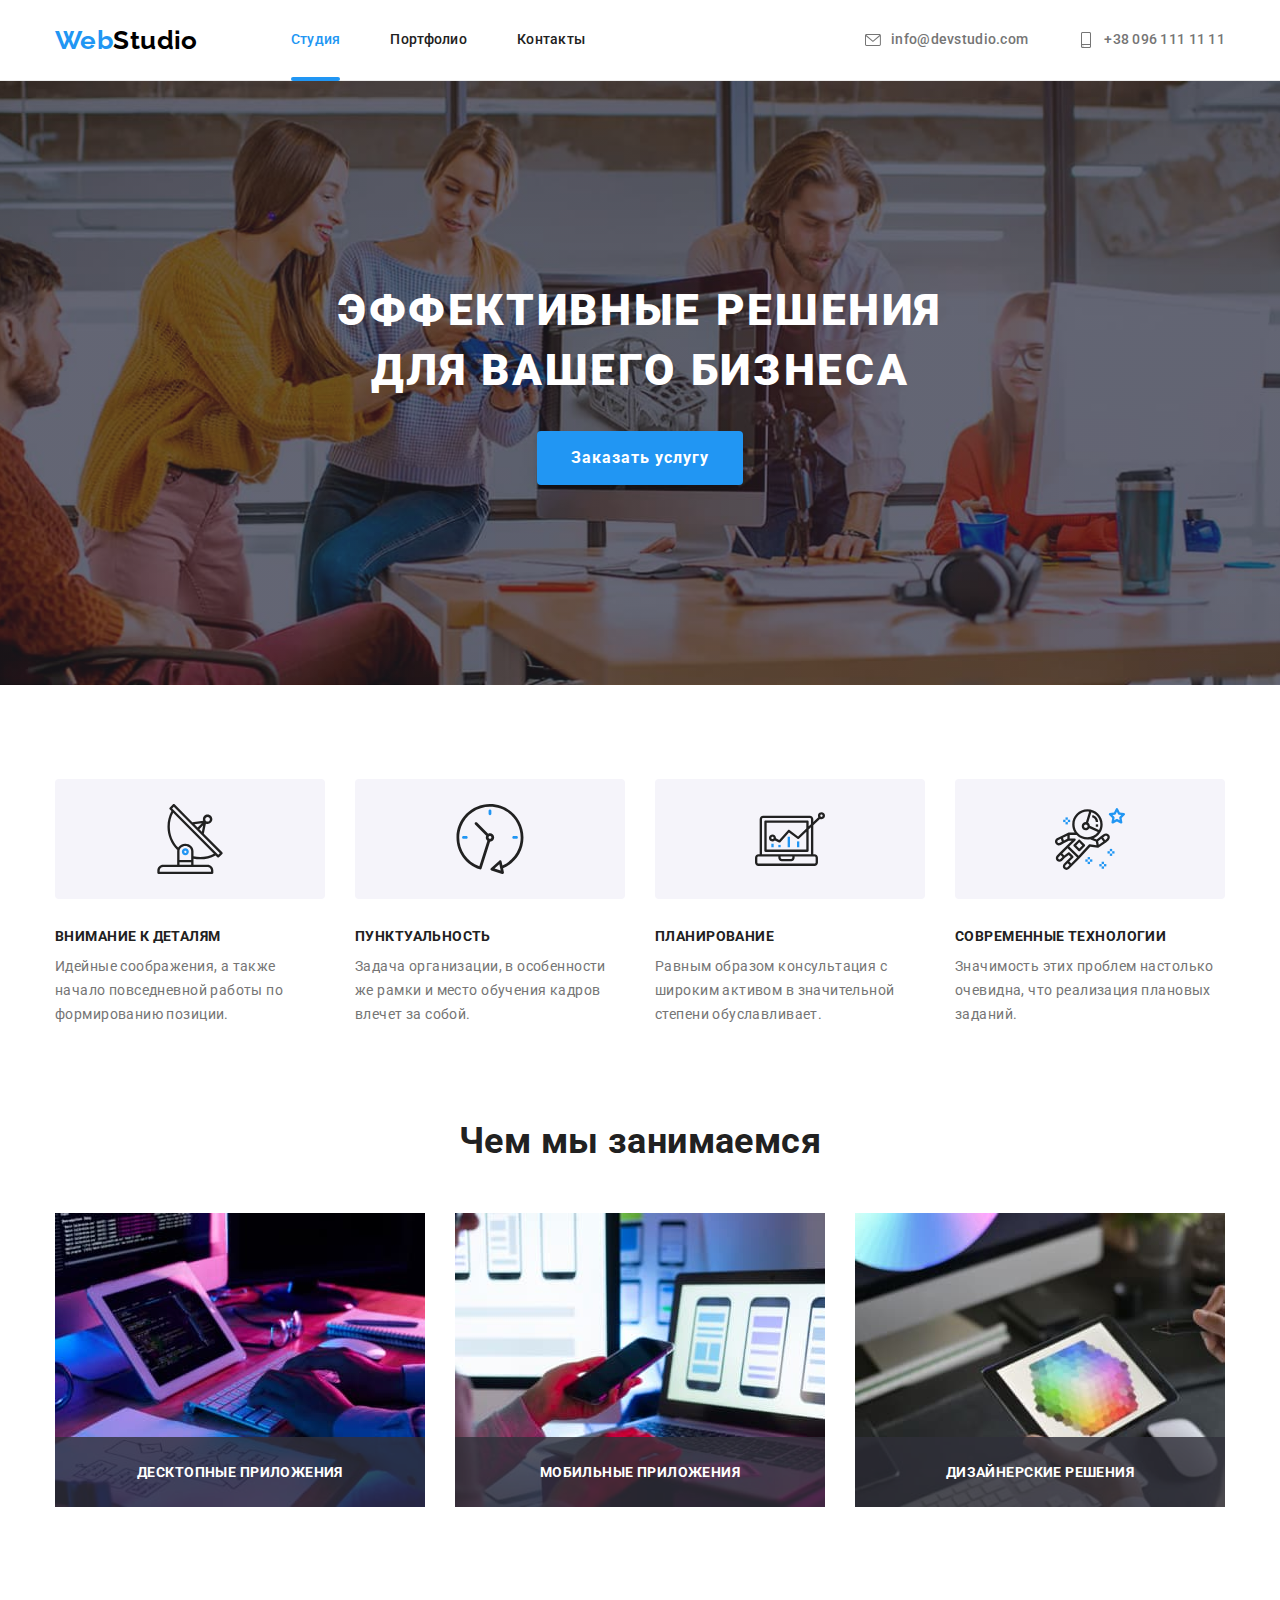
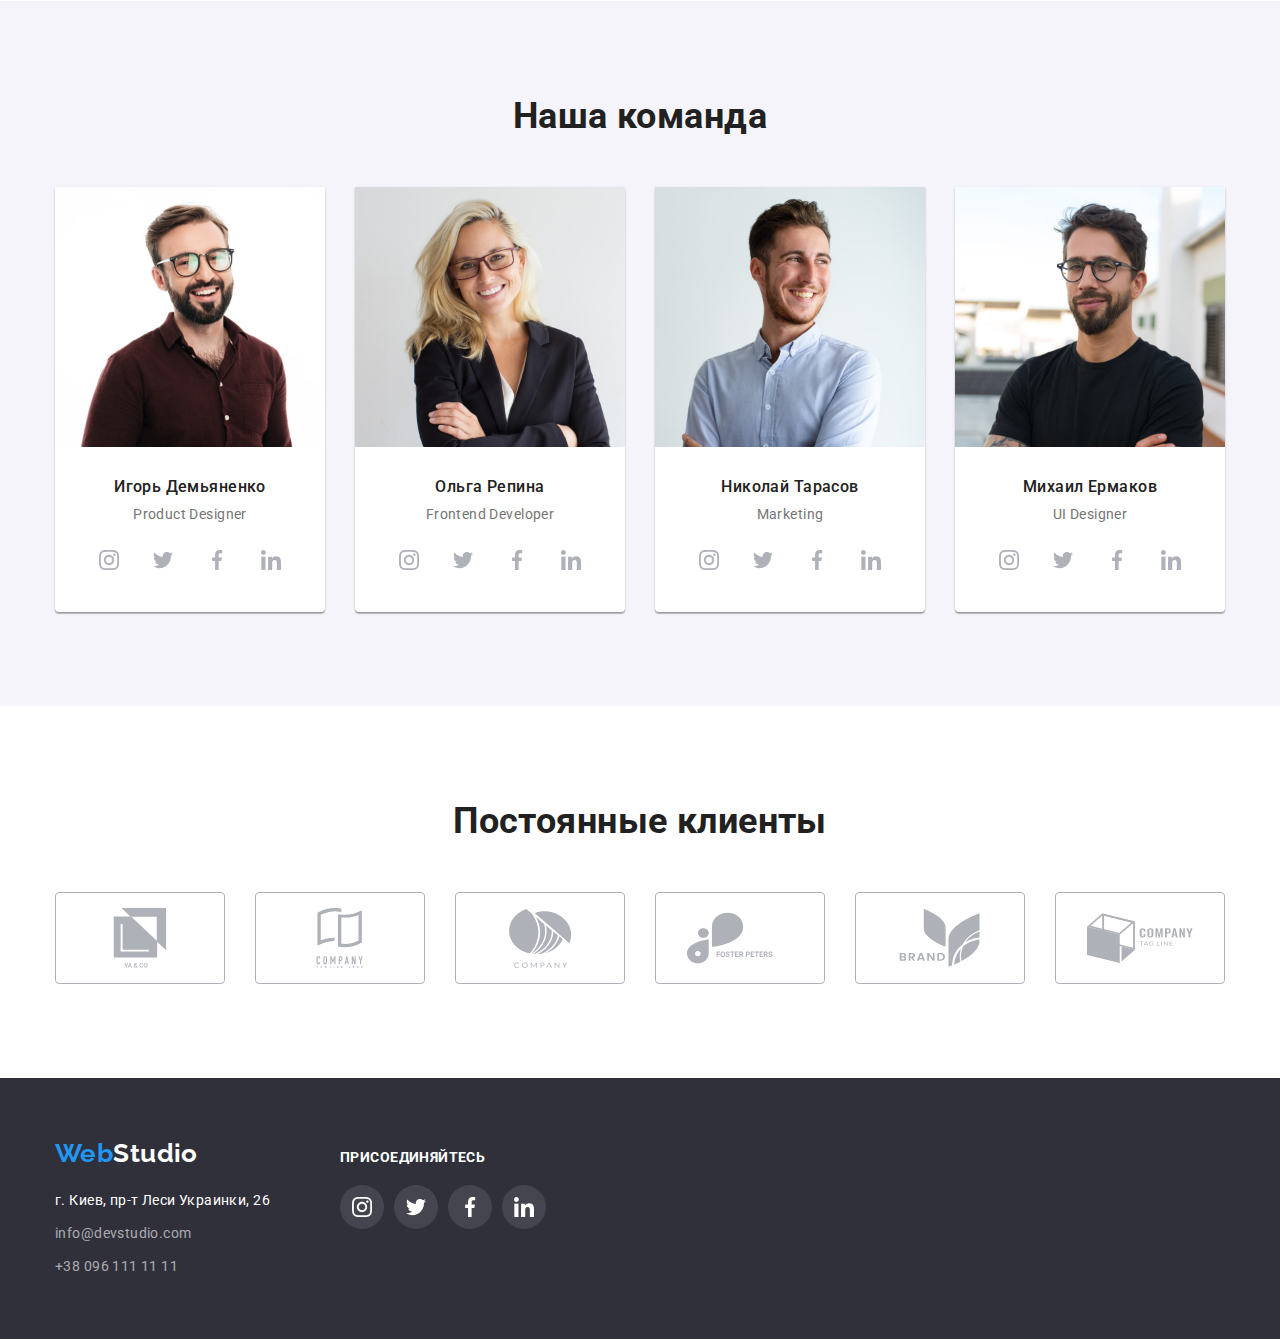
==== index.html @ 27c14722 "files from previous work added" ====
<!DOCTYPE html>
<html lang="ru">
<head>
    <meta charset="UTF-8">
    <meta http-equiv="X-UA-Compatible" content="IE=edge">
    <meta name="viewport" content="width=device-width, initial-scale=1.0">
    <title>WebStudio</title>
    <link rel="preconnect" href="https://fonts.googleapis.com">
    <link rel="preconnect" href="https://fonts.gstatic.com" crossorigin>
    <link href="https://fonts.googleapis.com/css2?family=Raleway:wght@700&family=Roboto:wght@400;500;700;900&display=swap"
        rel="stylesheet">
    <link rel="stylesheet" href="https://cdnjs.cloudflare.com/ajax/libs/modern-normalize/1.1.0/modern-normalize.min.css">
    <link rel="stylesheet" href="./css/styles.css">
</head>
<body>
    <header class="header">
        <div class="container main-nav">
            <nav class="nav">
                <a href="#" lang="en" class="link logo"> <span>Web</span>Studio</a>
                <ul class="site-nav">
                    <li class="item"><a href="./index.html" class="link current">Студия</a></li>
                    <li class="item"><a href="./portfolio.html" class="link">Портфолио</a></li>
                    <li class="item"><a href="" class="link">Контакты</a></li>
                </ul>
            </nav>
            <ul class="contact-list">
                <li class="item">
                    <a href="mailto:info@devstudio.com" class="link contacts contacts-mail">
                        <svg class="contact-icon" width="16" height="16">
                            <use href="./images/icons.svg#icon-envelope"></use>
                        </svg>
                        info@devstudio.com
                    </a>
                </li>
                <li class="item">
                    <a href="tel:+380961111111" class="link contacts contacts-tel">
                        <svg class="contact-icon" width="16" height="16">
                            <use href="./images/icons.svg#icon-smartphone"></use>
                        </svg>
                        +38 096 111 11 11
                    </a>
                </li>
            </ul>
        </div>
    </header>
    <main>
        <section class="hero">
            <div class="container">
                <h1 class="hero-title">Эффективные решения для вашего бизнеса</h1>
                <button type="button" class="button hero-button" data-modal-open>Заказать услугу</button>
                <div class="backdrop is-hidden" data-modal>
                    <div class="modal">
                        <button class="modal-close" data-modal-close>
                            <img src="./images/close.png" alt="крестик" width="11" height="11">
                        </button>
                    </div>
                
                
                </div>
            </div>
        </section>
        <section class="section">
            <div class="container">
                <ul class="features-list">
                    <li class="item">
                        <div class="icon-container">
                            <svg class="icon" width="70" height="70">
                                <use href="./images/icons.svg#icon-antenna-1"></use>
                            </svg>
                        </div>
                        <h3 class="title">Внимание к деталям</h3>
                        <p class="text">Идейные соображения, а также начало повседневной работы по формированию позиции.</p>
                    </li>
                    <li class="item">
                        <div class="icon-container">
                            <svg class="icon" width="70" height="70">
                                <use href="./images/icons.svg#icon-clock-1"></use>
                            </svg>
                        </div>
                        <h3 class="title">Пунктуальность</h3>
                        <p class="text">Задача организации, в особенности же рамки и место обучения кадров влечет за собой.</p>
                    </li>
                    <li class="item">
                        <div class="icon-container">
                            <svg class="icon" width="70" height="70">
                                <use href="./images/icons.svg#icon-diagram-1"></use>
                            </svg>
                        </div>
                        <h3 class="title">Планирование</h3>
                        <p class="text">Равным образом консультация с широким активом в значительной степени обуславливает.</p>
                    </li>
                    <li class="item">
                        <div class="icon-container">
                            <svg class="icon" width="70" height="70">
                                <use href="./images/icons.svg#icon-astronaut-1"></use>
                            </svg>
                        </div>
                        <h3 class="title">Современные технологии</h3>
                        <p class="text">Значимость этих проблем настолько очевидна, что реализация плановых заданий.</p>
                    </li>
                </ul>
            </div>
        </section>
        <section class="section">
            <div class="container">
                <h2 class="section-title title">Чем мы занимаемся</h2>
                <ul class="examples-list">
                    <li class="item">
                        <div class="thumb">
                            <img src="./images/what-we-do-1.jpg" alt="Человек печатает на клавиатуре" width="370">
                            <p class="label">Десктопные приложения</p>
                        </div>
                    </li>
                    <li class="item">
                        <div class="thumb">
                            <img src="./images/what-we-do-2.jpg" alt="Человек за ноутбуком с телефоном" width="370">
                            <p class="label">Мобильные приложения</p>
                        </div>                        
                    </li>
                    <li class="item">
                        <div class="thumb">
                            <img src="./images/what-we-do-3.jpg" alt="Планшет с изображением мозаики" width="370">
                            <p class="label">Дизайнерские решения</p>
                        </div>
                    </li>
                </ul>
            </div>
        </section>
        <section class="section team">
            <div class="container">
                <h2 class="section-title title">Наша команда</h2>
                <ul class="team-list">
                    <li class="item">
                        <img src="./images/team-1.jpg" alt="Фото мужчины" width="270">
                        <div>
                            <h3 class="title">Игорь Демьяненко</h3>
                            <p lang="en">Product Designer</p>
                            <ul class="masters-soc-list list">
                                <li class="masters-soc-item">
                                    <a href="" class="masters-soc-link link">
                                        <svg class="masters-soc-icon" width="20" height="20">
                                            <use href="./images/icons.svg#icon-instagram-2"></use>
                                        </svg>
                                    </a>
                                </li>
                                <li class="masters-soc-item">
                                    <a href="" class="masters-soc-link link">
                                        <svg class="masters-soc-icon" width="20" height="20">
                                            <use href="./images/icons.svg#icon-twitter-1"></use>
                                        </svg>
                                    </a>
                                </li>
                                <li class="masters-soc-item">
                                    <a href="" class="masters-soc-link link">
                                        <svg class="masters-soc-icon" width="20" height="20">
                                            <use href="./images/icons.svg#icon-facebook-1"></use>
                                        </svg>
                                    </a>
                                </li>
                                <li class="masters-soc-item">
                                    <a href="" class="masters-soc-link link">
                                        <svg class="masters-soc-icon" width="20" height="20">
                                            <use href="./images/icons.svg#icon-linkedin-1"></use>
                                        </svg>
                                    </a>
                                </li>
                            </ul>  
                        </div>
                    </li>
                    <li class="item">
                        <img src="./images/team-2.jpg" alt="Фото женщины" width="270">
                        <div>
                            <h3 class="title">Ольга Репина</h3>
                            <p lang="en">Frontend Developer</p>
                            <ul class="masters-soc-list list">
                                <li class="masters-soc-item">
                                    <a href="" class="masters-soc-link link">
                                        <svg class="masters-soc-icon" width="20" height="20">
                                            <use href="./images/icons.svg#icon-instagram-2"></use>
                                        </svg>
                                    </a>
                                </li>
                                <li class="masters-soc-item">
                                    <a href="" class="masters-soc-link link">
                                        <svg class="masters-soc-icon" width="20" height="20">
                                            <use href="./images/icons.svg#icon-twitter-1"></use>
                                        </svg>
                                    </a>
                                </li>
                                <li class="masters-soc-item">
                                    <a href="" class="masters-soc-link link">
                                        <svg class="masters-soc-icon" width="20" height="20">
                                            <use href="./images/icons.svg#icon-facebook-1"></use>
                                        </svg>
                                    </a>
                                </li>
                                <li class="masters-soc-item">
                                    <a href="" class="masters-soc-link link">
                                        <svg class="masters-soc-icon" width="20" height="20">
                                            <use href="./images/icons.svg#icon-linkedin-1"></use>
                                        </svg>
                                    </a>
                                </li>
                            </ul>
                        </div>                        
                    </li>
                    <li class="item">
                        <img src="./images/team-3.jpg" alt="Фото мужчины" width="270">
                        <div>
                            <h3 class="title">Николай Тарасов</h3>
                            <p lang="en">Marketing</p>
                            <ul class="masters-soc-list list">
                                <li class="masters-soc-item">
                                    <a href="" class="masters-soc-link link">
                                        <svg class="masters-soc-icon" width="20" height="20">
                                            <use href="./images/icons.svg#icon-instagram-2"></use>
                                        </svg>
                                    </a>
                                </li>
                                <li class="masters-soc-item">
                                    <a href="" class="masters-soc-link link">
                                        <svg class="masters-soc-icon" width="20" height="20">
                                            <use href="./images/icons.svg#icon-twitter-1"></use>
                                        </svg>
                                    </a>
                                </li>
                                <li class="masters-soc-item">
                                    <a href="" class="masters-soc-link link">
                                        <svg class="masters-soc-icon" width="20" height="20">
                                            <use href="./images/icons.svg#icon-facebook-1"></use>
                                        </svg>
                                    </a>
                                </li>
                                <li class="masters-soc-item">
                                    <a href="" class="masters-soc-link link">
                                        <svg class="masters-soc-icon" width="20" height="20">
                                            <use href="./images/icons.svg#icon-linkedin-1"></use>
                                        </svg>
                                    </a>
                                </li>
                            </ul>
                        </div>
                    </li>
                    <li class="item">
                        <img src="./images/team-4.jpg" alt="Фото мужчины" width="270">
                        <div>
                            <h3 class="title">Михаил Ермаков</h3>
                            <p lang="en">UI Designer</p>
                            <ul class="masters-soc-list list">
                                <li class="masters-soc-item">
                                    <a href="" class="masters-soc-link link">
                                        <svg class="masters-soc-icon" width="20" height="20">
                                            <use href="./images/icons.svg#icon-instagram-2"></use>
                                        </svg>
                                    </a>
                                </li>
                                <li class="masters-soc-item">
                                    <a href="" class="masters-soc-link link">
                                        <svg class="masters-soc-icon" width="20" height="20">
                                            <use href="./images/icons.svg#icon-twitter-1"></use>
                                        </svg>
                                    </a>
                                </li>
                                <li class="masters-soc-item">
                                    <a href="" class="masters-soc-link link">
                                        <svg class="masters-soc-icon" width="20" height="20">
                                            <use href="./images/icons.svg#icon-facebook-1"></use>
                                        </svg>
                                    </a>
                                </li>
                                <li class="masters-soc-item">
                                    <a href="" class="masters-soc-link link">
                                        <svg class="masters-soc-icon" width="20" height="20">
                                            <use href="./images/icons.svg#icon-linkedin-1"></use>
                                        </svg>
                                    </a>
                                </li>
                            </ul>
                        </div>                        
                    </li>
                </ul>
            </div>            
        </section>
        <section class="section">
            <div class="container">
                <h2 class="section-title title">Постоянные клиенты</h2>
                <ul class="clients-list">
                    <li class="clients-item">
                        <a href="" class="clients-link link">
                            <svg class="clients-icon" width="106" height="60">
                                <use href="./images/icons.svg#icon-client-1"></use>
                            </svg>
                        </a>
                    </li>
                    <li class="clients-item">
                        <a href="" class="clients-link link">
                            <svg class="clients-icon" width="106" height="60">
                                <use href="./images/icons.svg#icon-client-2"></use>
                            </svg>
                        </a>
                    </li>
                    <li class="clients-item">
                        <a href="" class="clients-link link">
                            <svg class="clients-icon" width="106" height="60">
                                <use href="./images/icons.svg#icon-client-3"></use>
                            </svg>
                        </a>
                    </li>
                    <li class="clients-item">
                        <a href="" class="clients-link link">
                            <svg class="clients-icon" width="106" height="60">
                                <use href="./images/icons.svg#icon-client-4"></use>
                            </svg>
                        </a>
                    </li>
                    <li class="clients-item">
                        <a href="" class="clients-link link">
                            <svg class="clients-icon" width="106" height="60">
                                <use href="./images/icons.svg#icon-client-5"></use>
                            </svg>
                        </a>
                    </li>
                    <li class="clients-item">
                        <a href="" class="clients-link link">
                            <svg class="clients-icon" width="106" height="60">
                                <use href="./images/icons.svg#icon-client-6"></use>
                            </svg>
                        </a>
                    </li>
                </ul>
            </div>
        </section>
    </main>
    <footer class="footer">
        <div class="container">
            <section class="footer-contacts">
                <a href="#" lang="en" class="link logo"> <span>Web</span>Studio</a>
                <ul>
                    <li>
                        <address class="address">
                            г. Киев, пр-т Леси Украинки, 26
                        </address>
                    </li>
                    <li>
                        <a href="mailto:info@devstudio.com" class="link footer-contacts">info@devstudio.com</a>
                    </li>
                    <li>
                        <a href="tel:+380961111111" class="link footer-contacts">+38 096 111 11 11</a>
                    </li>
                </ul>
            </section>
            <section class="footer-soc-media">
                <h3 class="footer-soc-title">Присоединяйтесь</h3>
                <ul class="footer-soc-list list">
                    <li class="footer-soc-item">
                        <a href="" class="footer-soc-link link">
                            <svg class="footer-soc-icon" width="20" height="20">
                                <use href="./images/icons.svg#icon-instagram-2"></use>
                            </svg>
                        </a>
                    </li>
                    <li class="footer-soc-item">
                        <a href="" class="footer-soc-link link">
                            <svg class="footer-soc-icon" width="20" height="20">
                                <use href="./images/icons.svg#icon-twitter-1"></use>
                            </svg>
                        </a>
                    </li>
                    <li class="footer-soc-item">
                        <a href="" class="footer-soc-link link">
                            <svg class="footer-soc-icon" width="20" height="20">
                                <use href="./images/icons.svg#icon-facebook-1"></use>
                            </svg>
                        </a>
                    </li>
                    <li class="footer-soc-item">
                        <a href="" class="footer-soc-link link">
                            <svg class="footer-soc-icon" width="20" height="20">
                                <use href="./images/icons.svg#icon-linkedin-1"></use>
                            </svg>
                        </a>
                    </li>
                </ul>
            </section>

        </div>
    </footer>
    <script src="./js/modal.js"></script>
</body>
</html>
---- css/styles.css ----
:root {
    --primary-text-color: #757575;
    --title-text-color: #212121;
    --accent-color: #2196F3;
    --primary-bg-color: #E5E5E5;
    --secondary-bg-color: #F5F4FA;
    --typical-margin: 30px;
}

/* Styles reset */
p,
h1,
h2,
h3,
h4,
h5,
h6 {
    margin: 0;
}

ul {
    margin: 0;
    padding-left: 0;
    list-style: none;
}

button {
    cursor: pointer;
}

a {
    color: currentColor;
}

img {
    display: block;
}

/* Common styles */
body {
    background-color: #FFFFFF;
    color: var(--primary-text-color);
    font-family: Roboto, sans-serif;
    letter-spacing: 0.03em;
    font-size: 14px;
}

.section {
    padding-top: 94px;
    padding-bottom: 94px;
}

.section:nth-child(3) {
    padding-top: 0;
}

.container {
    margin: 0 auto;
    width: 1200px;
    padding: 0 15px;
}

.link {
    text-decoration: none;
    color: inherit;
}

.title {
    color: var(--title-text-color);
}

.button {
    font-size: 16px;
    text-align: center;
    border-radius: 4px;
}

.visually-hidden {
    position: absolute;
    width: 1px;
    height: 1px;
    margin: -1px;
    border: 0;
    padding: 0;

    white-space: nowrap;
    clip-path: inset(100%);
    clip: rect(0 0 0 0);
    overflow: hidden;
}

/* Header */
.header {
    border-bottom: 1px solid #ECECEC;
}

.main-nav {
    display: flex;
    align-items: center;
}

.nav {
    display: flex;
    align-items: center;
}

.logo {
    color: #000000;
    font-family: Raleway, sans-serif;
    font-weight: 700;
    font-size: 26px;
    line-height: 1.19;
}

.logo>span {
    color: var(--accent-color);
}

/* Site nav */

.site-nav {
    display: flex;
    margin-left: 93px;
}

.site-nav .item:not(:last-child) {
    margin-right: 50px;
}

.site-nav .link {
    display: block;
    position: relative;
    padding-top: 32px;
    padding-bottom: 32px;

    color: var(--title-text-color);
    font-weight: 500;
    line-height: 1.14;
    letter-spacing: 0.02em;    

    transition: color 250ms cubic-bezier(0.4, 0, 0.2, 1);
}

.site-nav .link:hover,
.site-nav .link:focus {
    color: var(--accent-color);
}

.site-nav .link.current {
    color: var(--accent-color);
}

.current::before {
    content: '';
    position: absolute;
    width: 100%;
    height: 4px;
    left: 0;
    bottom: -1px;

    background: #2196F3;
    border-radius: 2px;
}

/* Contact links */
.contact-list {
    display: flex;
    margin-left: auto;
}

.contact-list.item {
    color: var(--primary-text-color);
}

.contacts {
    display: flex;
    font-weight: 500;
    line-height: 1.14;
    letter-spacing: 0.02em; 
}

.contact-list .item + .item {
    margin-left: 50px;
}

.contact-icon {
    margin-right: 10px;
    fill: var(--primary-text-color);
    
    transition: fill 250ms cubic-bezier(0.4, 0, 0.2, 1);
}

.contact-list a:hover .contact-icon,
.contact-list a:focus .contact-icon {
    fill: var(--accent-color);
}

.contacts,
.footer-contacts {
    transition: color 250ms cubic-bezier(0.4, 0, 0.2, 1);
}

.contacts:hover,
.contacts:focus, 
.footer-contacts:hover,
.footer-contacts:focus {
    color: var(--accent-color);
}

.hero,
.footer {
    background-color: #2F303A;
}

/* Hero */
.hero {
    padding-top: 200px;
    padding-bottom: 200px;
    margin-left: auto;
    margin-right: auto;
    max-width: 1600px;
    min-height: 600px;

    text-align: center;

    background-image: linear-gradient(rgba(47, 48, 58, 0.4), rgba(47, 48, 58, 0.4)), url('../images/hero.jpg');
    background-repeat: no-repeat;
    background-size: cover;
    background-position: center;
}

.hero-title {
    margin: 0 auto 30px;
    max-width: 696px;

    color: #FFFFFF;
    font-weight: 900;
    font-size: 44px;
    line-height: 1.36;
    letter-spacing: 0.06em;
    text-transform: uppercase;    
}

.hero-button {
    margin: 0 auto;
    padding: 10px 32px;
    min-width: 200px;

    color: #FFFFFF;
    background-color: var(--accent-color);
    border-color: transparent;
    box-shadow: 0px 4px 4px rgba(0, 0, 0, 0.15);

    font-weight: 700;
    line-height: 1.88;
    letter-spacing: 0.06em; 
}

.section-title {
    margin-bottom: 50px;

    font-weight: 700;
    font-size: 36px;
    line-height: 1.17;
    text-align: center;
}

.backdrop {
    position: fixed;
    width: 100vw;
    height: 100vh;
    top: 0;
    left: 0;
    z-index: 2;

    background: rgba(0, 0, 0, 0.2);
    opacity: 1;
    transition: opacity 250ms cubic-bezier(0.4, 0, 0.2, 1);
}

.modal {
    position: absolute;
    width: 528px;
    height: 581px;
    top: 50%;
    left: 50%;
    transform: translate(-50%, -50%) scale(1);
    z-index: 3;

    background: #FFFFFF;
    box-shadow: 0px 1px 3px rgba(0, 0, 0, 0.12), 0px 1px 1px rgba(0, 0, 0, 0.14), 0px 2px 1px rgba(0, 0, 0, 0.2);
    border-radius: 4px;

    transition: transform 250ms cubic-bezier(0.4, 0, 0.2, 1);
}

.is-hidden {
    visibility: hidden;
    opacity: 0;
    pointer-events: none;
}

.backdrop.is-hidden .modal {
    transform: translate(-50%, -50%) scale(0.8);
}

.modal-close {
    position: absolute;
    top: 8px;
    right: 8px;
    width: 30px;
    height: 30px;
    display: flex;
    justify-content: center;
    align-items: center;

    background: #FFFFFF;
    border: 1px solid rgba(0, 0, 0, 0.1);
    border-radius: 50%;
    fill: #000000;
}

/* Features */
.features-list {
    display: flex;
}

.features-list .item {
    width: calc((100% - 90px) / 4);
}

.features-list .item:not(:last-child) {
    margin-right: var(--typical-margin);
}

.icon-container {
    display: flex;
    justify-content: center;
    align-items: center;
    height: 120px;
    margin-bottom: 30px;

    border-radius: 4px;
    background-color: var(--secondary-bg-color);
}

.features-list .title {
    margin-bottom: 10px;

    font-size: 14px;
    line-height: 1.14;
    text-transform: uppercase;    
}

.features-list .text {
    line-height: 1.71;
}

/* What we do */
.examples-list {
    display: flex;
}

.examples-list .item {
    width: calc((100% - 60px) / 3);
}

.examples-list .item:not(:last-child) {
    margin-right: var(--typical-margin);
}

.examples-list .thumb {
    position: relative;
}

.examples-list .label {
    position: absolute;
    width: 100%;
    height: 70px;
    left: 0;
    bottom: 0;
    padding: 27px 0;
    background: rgba(47, 48, 58, 0.8);
    color: #FFFFFF;

    font-weight: 700;
    line-height: 16px;
    text-align: center;
    text-transform: uppercase;
}

/* Team */
.team {
    background-color: var(--secondary-bg-color);
    text-align: center;
}

.team-list {
    display: flex;
}

.team-list .item {
    width: calc((100% - 90px) / 4);
    background-color: #FFFFFF;
    box-shadow: 0px 1px 3px rgba(0, 0, 0, 0.12), 0px 1px 1px rgba(0, 0, 0, 0.14), 0px 2px 1px rgba(0, 0, 0, 0.2);
    border-radius: 0px 0px 4px 4px;
}

.team-list .item:not(:last-child) {
    margin-right: var(--typical-margin);
}

.team-list div {
    padding-top: 30px;
    padding-bottom: 30px;
}

.team-list .title {
    margin-bottom: 10px;

    font-weight: 500;
    font-size: 16px;
    line-height: 1.19;
}

.team-list p {
    margin-bottom: 16px;
}

.masters-soc-list,
.footer-soc-list {
    display: flex;
    justify-content: center;
}

.masters-soc-item,
.footer-soc-item {
    width: 44px;
    height: 44px;
    margin-left: 10px;
}

.masters-soc-item:first-child,
.footer-soc-item:first-child {
    margin-left: 0;
}

.masters-soc-link,
.footer-soc-link {
    display: flex;
    align-items: center; 
    justify-content: center;
    width: 100%;
    height: 100%;
    border-radius: 50%;
}

.masters-soc-link {
    fill: #AFB1B8;
    transition: fill 250ms cubic-bezier(0.4, 0, 0.2, 1), background-color 250ms cubic-bezier(0.4, 0, 0.2, 1);
}

.masters-soc-link:hover,
.masters-soc-link:focus {
    background-color: var(--accent-color);
    fill: #FFFFFF;
}

/* .masters-soc-link:hover .masters-soc-icon,
.masters-soc-link:focus .masters-soc-icon {
    fill: #FFFFFF;
} */

/* Clients */
.clients-list {
    display: flex;
    justify-content: center;
}

.clients-item {
    width: 170px;
    height: 92px;
    margin-left: 30px;
}

.clients-item:first-child {
    margin-left: 0;
}

.clients-link {
    display: flex;
    align-items: center;
    justify-content: center;
    width: 100%;
    height: 100%;
    border: 1px solid #AFB1B8;
    border-radius: 4px;
    fill: #AFB1B8;

    transition: fill 250ms cubic-bezier(0.4, 0, 0.2, 1), border-color 250ms cubic-bezier(0.4, 0, 0.2, 1);
}

.clients-link:hover,
.clients-link:focus {
    fill: var(--accent-color);
    border-color: var(--accent-color);
}

/* Footer */

.footer {
    padding-top: 60px;
    padding-bottom: 60px;
}

.footer .container {
    display: flex;
    align-items: baseline;
}

.footer-contacts {
    margin-right: 70px;
}

.footer .logo {
    display: inline-block;
    margin-bottom: 20px;

    color: #FFFFFF;
}

.address {
    margin-bottom: 9px;

    color: #FFFFFF;
    font-style: normal;
    line-height: 1.71;
}

.footer-contacts {
    color: rgba(255, 255, 255, 0.6);
    line-height: 1.71;
}

.footer li {
    margin-bottom: 9px;
}

.footer li:last-child {
    margin-bottom: 0;
}

.footer-soc-title {
    margin-bottom: 20px;

    font-size: 14px;
    line-height: 16px;
    text-transform: uppercase;
    color: #FFFFFF;
}

.footer-soc-link {
    fill: #FFFFFF;
    background: rgba(255, 255, 255, 0.1);

    transition: background-color 250ms cubic-bezier(0.4, 0, 0.2, 1);
}

.footer-soc-link:hover,
.footer-soc-link:focus {
    background-color: var(--accent-color);
}

/* Portfolio */

.button-list {
    display: flex;
    justify-content: center;
    margin-bottom: 50px;
    
    text-align: center;
}

.button-list .item:not(:last-child) {
    margin-right: 8px;
}

.portfolio-button {
    padding: 6px 22px;
        
    background-color: var(--secondary-bg-color);
    border-color: transparent;
    color: var(--title-text-color);
    font-weight: 500;
    line-height: 1.62;
}

.button {
    transition: background-color 250ms cubic-bezier(0.4, 0, 0.2, 1), color 250ms cubic-bezier(0.4, 0, 0.2, 1), filter 250ms cubic-bezier(0.4, 0, 0.2, 1);
}

.button:hover,
.button:focus {
    background-color: var(--accent-color);
    color: #FFFFFF;
    filter: drop-shadow(0px 4px 4px rgba(0, 0, 0, 0.25));
}

.portfolio-list {
    display: flex;
    flex-wrap: wrap;
}

.portfolio-list .item {
    width: calc((100% - 60px) / 3);

    background: #FFFFFF;

    transition: filter 250ms cubic-bezier(0.4, 0, 0.2, 1);
}

.portfolio-list .item:not(:nth-child(3n)) {
    margin-right: var(--typical-margin);
}

.portfolio-list .item:not(:nth-last-child(-n + 3)) {
    margin-bottom: var(--typical-margin);
}

.portfolio-list .item:hover {
    filter: drop-shadow(0px 4px 4px rgba(0, 0, 0, 0.25));
}

.portfolio-list .item:hover .overlay {
    transform: translateY(-100%);
}

.box {
    position: relative;
    overflow: hidden;
}

.overlay {
    position: absolute;
    width: 100%;
    height: 100%;
    top: 100%;
    left: 0;
    padding: 63px 24px;

    font-size: 18px;
    line-height: 1.56;

    background: rgba(33, 150, 243, 0.9);
    color: #FFFFFF;

    transition: transform 250ms cubic-bezier(0.4, 0, 0.2, 1);
}

.portfolio-info {
    padding: 20px 24px;
    border: 1px solid #EEEEEE;
}

.portfolio-title {
    margin-bottom: 4px;

    font-size: 18px;
    line-height: 2;
    letter-spacing: 0.06em;
}

.portfolio-category {
    color: var(--primary-text-color);
    font-size: 16px;
    line-height: 1.88;
    text-decoration: none;
}

.portfolio-title,
.portfolio-category {
    text-align: left;
}
/*цвет заголовков #212121*/
/*цвет текста, телефон и адрес #757575*/
/*акцент #2196F3*/
/* белый #ffffff */
/* фон героя, футера #2F303A */
/* фон меню 2 стр, фон команды, фон меню примеров #F5F4FA */
/* основной фон #E5E5E5 */
/* фон карточек команды #ffffff*/
/* фон примеров работ #EEEEEE */
/* адрес в футере rgba(255, 255, 255, 0.6) */
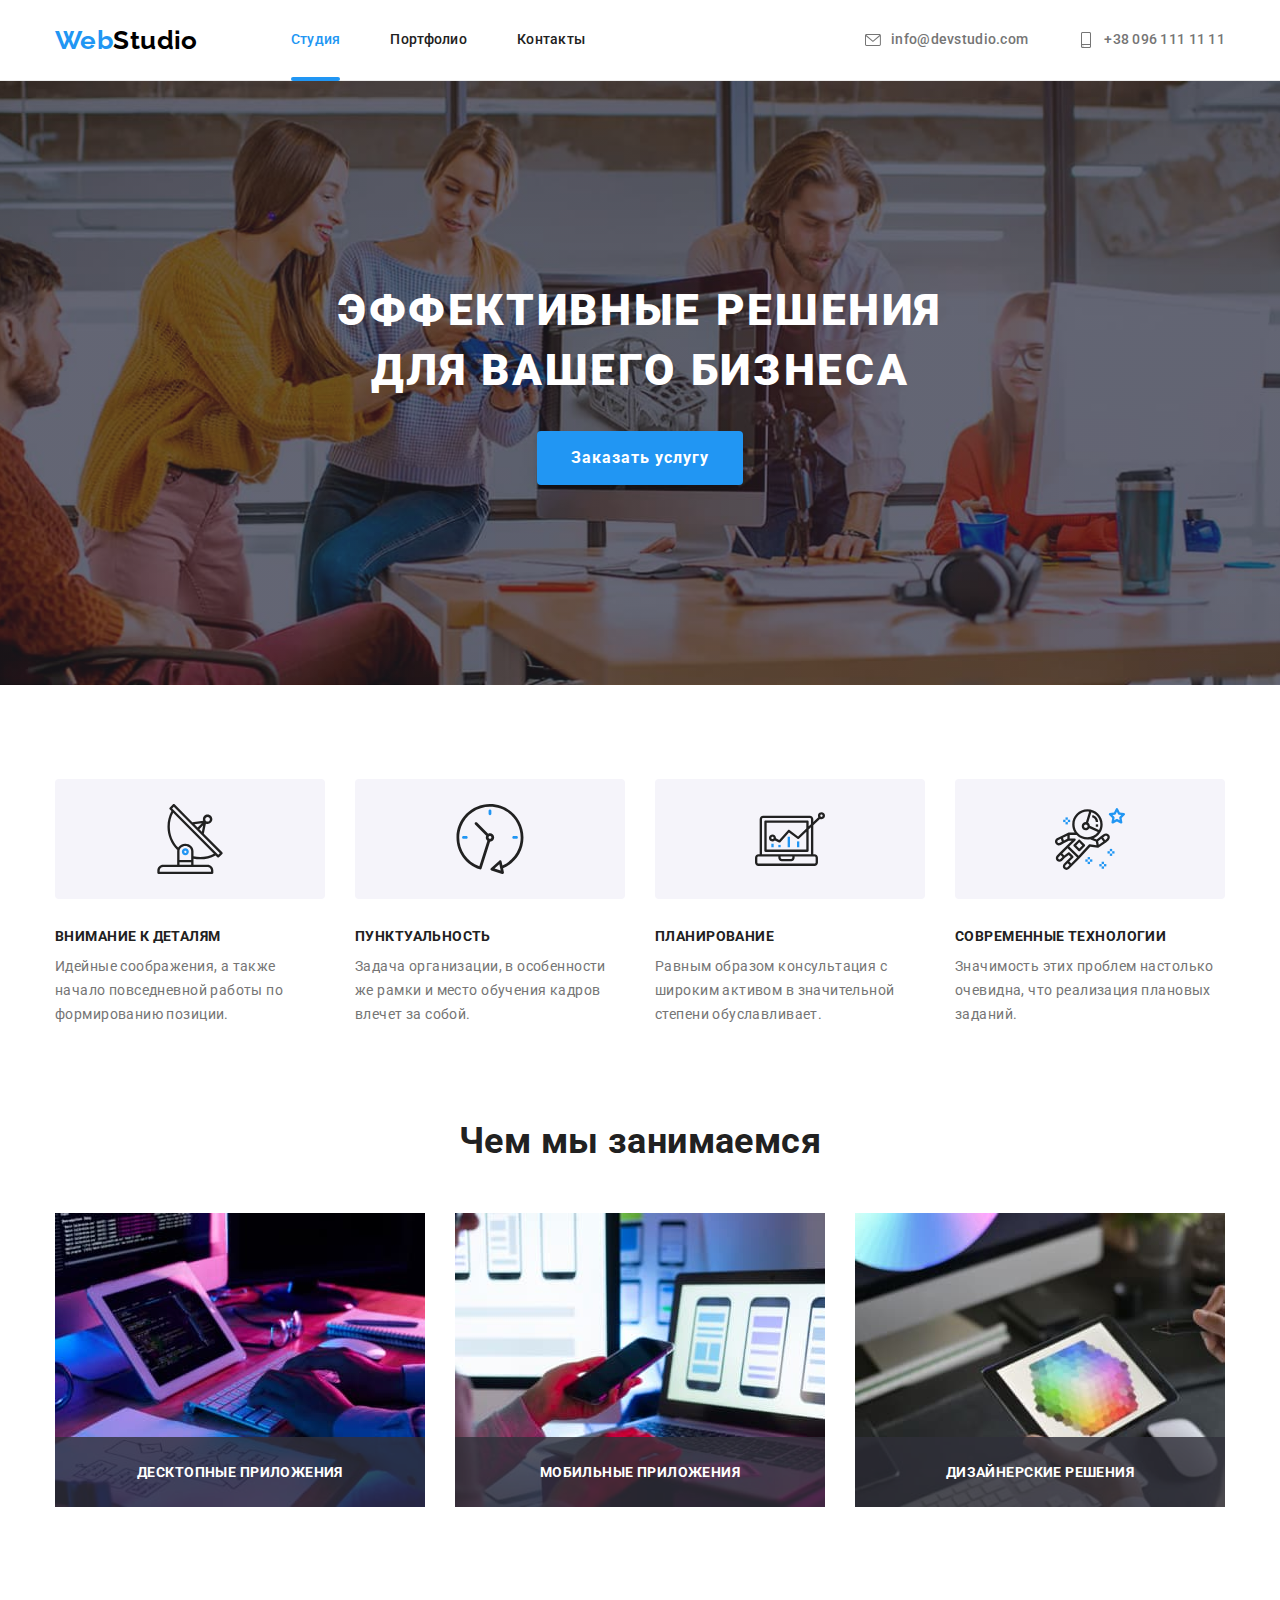
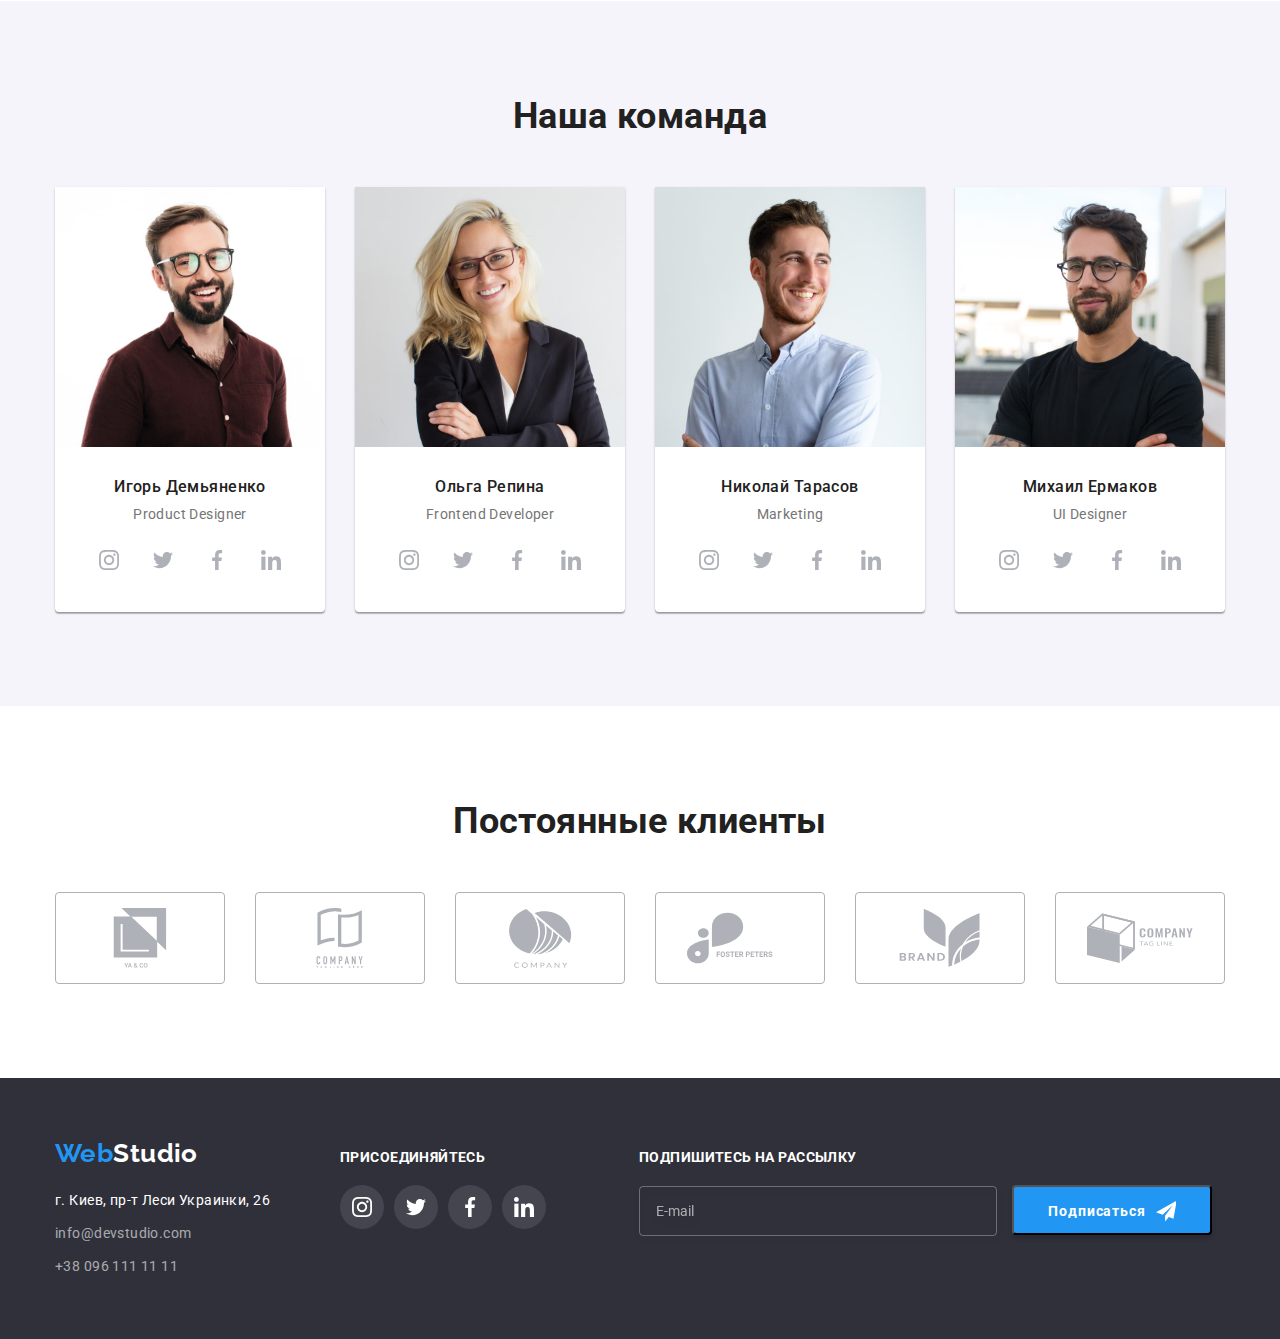
==== commit 110a3086: "footer form added" ====
--- a/index.html
+++ b/index.html
@@ -382,6 +382,21 @@
                     </li>
                 </ul>
             </section>
+            <section class="footer-form">
+                <form action="">
+                    <h3 class="footer-form-title">Подпишитесь на рассылку</h3>
+                    <input type="email" name="email" id="" placeholder="E-mail" class="footer-email">
+                    <button type="submit" class="subscribe-button">
+                        <div class="subscribe-content">
+                            <span class="subscribe-text">Подписаться</span>
+                            <svg class="subscribe-icon" width="24" height="24">
+                                <use href="./images/icons.svg#icon-send"></use>
+                            </svg>
+                        </div>                        
+                    </button>
+                </form>
+                
+            </section>
 
         </div>
     </footer>
--- a/css/styles.css
+++ b/css/styles.css
@@ -550,7 +550,8 @@
     margin-bottom: 0;
 }
 
-.footer-soc-title {
+.footer-soc-title,
+.footer-form-title {
     margin-bottom: 20px;
 
     font-size: 14px;
@@ -570,6 +571,57 @@
 .footer-soc-link:focus {
     background-color: var(--accent-color);
 }
+
+.footer-soc-media {
+    margin-right: 93px;
+}
+
+.footer-email {
+    width: 358px;
+    height: 50px;
+    padding: 15px 16px;
+    margin-right: 12px;    
+
+    border: 1px solid rgba(255, 255, 255, 0.3);
+    filter: drop-shadow(0px 4px 4px rgba(0, 0, 0, 0.15));
+    border-radius: 4px;
+
+    background-color: transparent;
+}
+
+.footer-email::placeholder {
+    line-height: 1.25;
+
+    color: rgba(255, 255, 255, 0.6);
+}
+
+.subscribe-button {
+    width: 200px;
+    height: 50px;
+
+    background-color: var(--accent-color);
+    color: #FFFFFF;
+    fill: #FFFFFF;
+    box-shadow: 0px 4px 4px rgba(0, 0, 0, 0.15);
+    border-radius: 4px;
+}
+
+.subscribe-content {
+    display: flex;
+    justify-content: center;
+    align-items: center;
+
+    padding: 10px 28px;
+}
+
+.subscribe-text {
+    margin-right: 10px;
+
+    font-weight: 700;
+    line-height: 1.88;
+    letter-spacing: 0.06em;
+}
+
 
 /* Portfolio */
 
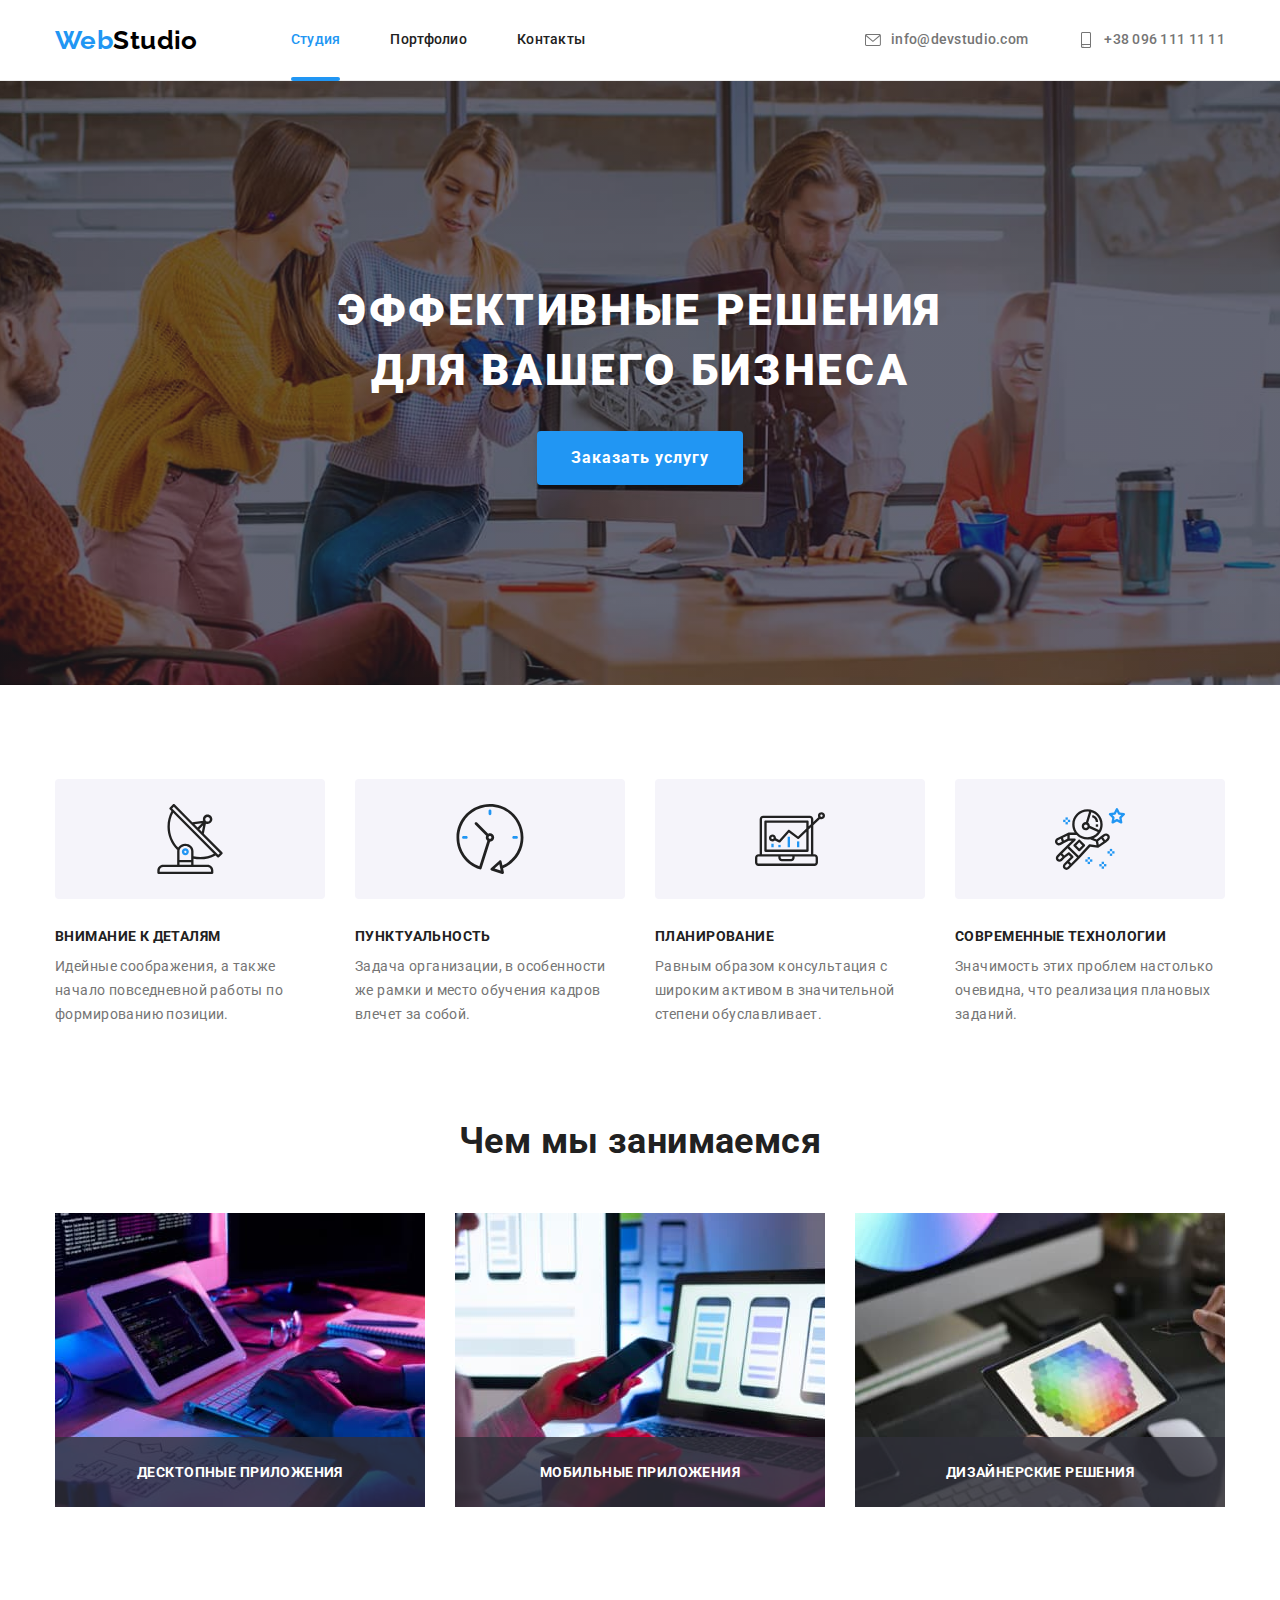
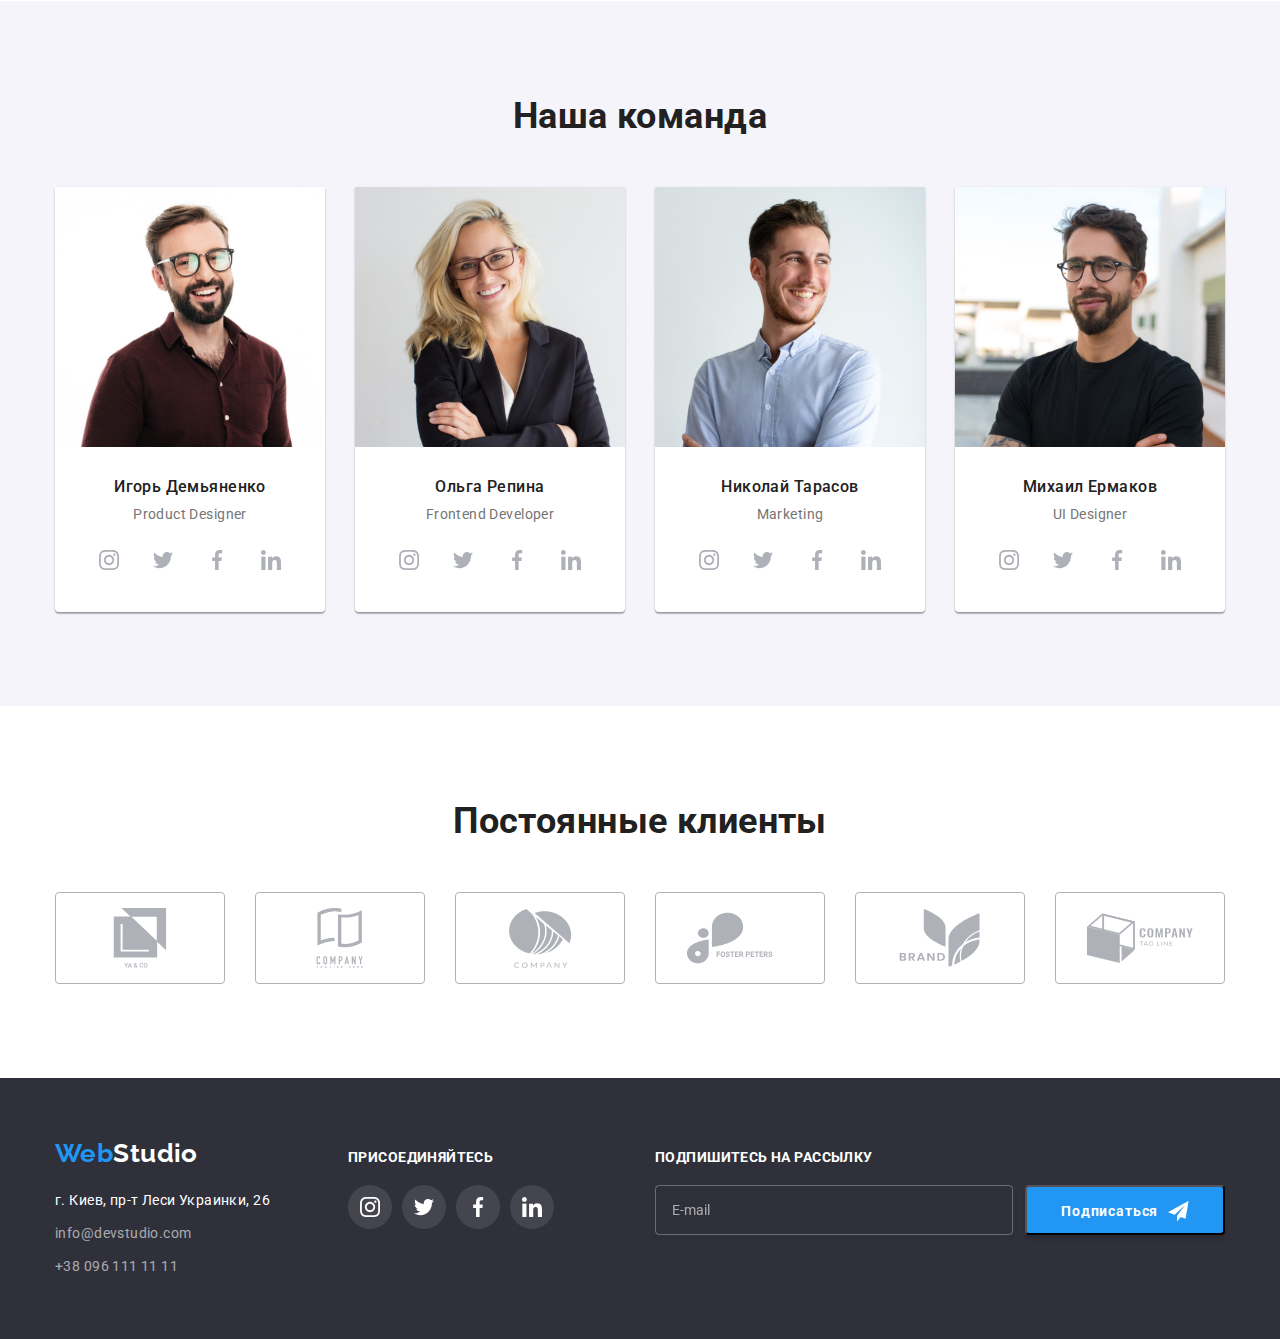
==== commit 016c74ef: "custom checkbox added" ====
--- a/index.html
+++ b/index.html
@@ -1,405 +1,534 @@
 <!DOCTYPE html>
 <html lang="ru">
-<head>
-    <meta charset="UTF-8">
-    <meta http-equiv="X-UA-Compatible" content="IE=edge">
-    <meta name="viewport" content="width=device-width, initial-scale=1.0">
+  <head>
+    <meta charset="UTF-8" />
+    <meta http-equiv="X-UA-Compatible" content="IE=edge" />
+    <meta name="viewport" content="width=device-width, initial-scale=1.0" />
     <title>WebStudio</title>
-    <link rel="preconnect" href="https://fonts.googleapis.com">
-    <link rel="preconnect" href="https://fonts.gstatic.com" crossorigin>
-    <link href="https://fonts.googleapis.com/css2?family=Raleway:wght@700&family=Roboto:wght@400;500;700;900&display=swap"
-        rel="stylesheet">
-    <link rel="stylesheet" href="https://cdnjs.cloudflare.com/ajax/libs/modern-normalize/1.1.0/modern-normalize.min.css">
-    <link rel="stylesheet" href="./css/styles.css">
-</head>
-<body>
+    <link rel="preconnect" href="https://fonts.googleapis.com" />
+    <link rel="preconnect" href="https://fonts.gstatic.com" crossorigin />
+    <link
+      href="https://fonts.googleapis.com/css2?family=Raleway:wght@700&family=Roboto:wght@400;500;700;900&display=swap"
+      rel="stylesheet"
+    />
+    <link
+      rel="stylesheet"
+      href="https://cdnjs.cloudflare.com/ajax/libs/modern-normalize/1.1.0/modern-normalize.min.css"
+    />
+    <link rel="stylesheet" href="./css/styles.css" />
+  </head>
+  <body>
     <header class="header">
-        <div class="container main-nav">
-            <nav class="nav">
-                <a href="#" lang="en" class="link logo"> <span>Web</span>Studio</a>
-                <ul class="site-nav">
-                    <li class="item"><a href="./index.html" class="link current">Студия</a></li>
-                    <li class="item"><a href="./portfolio.html" class="link">Портфолио</a></li>
-                    <li class="item"><a href="" class="link">Контакты</a></li>
-                </ul>
-            </nav>
-            <ul class="contact-list">
-                <li class="item">
-                    <a href="mailto:info@devstudio.com" class="link contacts contacts-mail">
-                        <svg class="contact-icon" width="16" height="16">
-                            <use href="./images/icons.svg#icon-envelope"></use>
-                        </svg>
-                        info@devstudio.com
-                    </a>
-                </li>
-                <li class="item">
-                    <a href="tel:+380961111111" class="link contacts contacts-tel">
-                        <svg class="contact-icon" width="16" height="16">
-                            <use href="./images/icons.svg#icon-smartphone"></use>
-                        </svg>
-                        +38 096 111 11 11
-                    </a>
-                </li>
-            </ul>
-        </div>
+      <div class="container main-nav">
+        <nav class="nav">
+          <a href="#" lang="en" class="link logo"> <span>Web</span>Studio</a>
+          <ul class="site-nav">
+            <li class="item">
+              <a href="./index.html" class="link current">Студия</a>
+            </li>
+            <li class="item">
+              <a href="./portfolio.html" class="link">Портфолио</a>
+            </li>
+            <li class="item"><a href="" class="link">Контакты</a></li>
+          </ul>
+        </nav>
+        <ul class="contact-list">
+          <li class="item">
+            <a
+              href="mailto:info@devstudio.com"
+              class="link contacts contacts-mail"
+            >
+              <svg class="contact-icon" width="16" height="16">
+                <use href="./images/icons.svg#icon-envelope"></use>
+              </svg>
+              info@devstudio.com
+            </a>
+          </li>
+          <li class="item">
+            <a href="tel:+380961111111" class="link contacts contacts-tel">
+              <svg class="contact-icon" width="16" height="16">
+                <use href="./images/icons.svg#icon-smartphone"></use>
+              </svg>
+              +38 096 111 11 11
+            </a>
+          </li>
+        </ul>
+      </div>
     </header>
     <main>
-        <section class="hero">
-            <div class="container">
-                <h1 class="hero-title">Эффективные решения для вашего бизнеса</h1>
-                <button type="button" class="button hero-button" data-modal-open>Заказать услугу</button>
-                <div class="backdrop is-hidden" data-modal>
-                    <div class="modal">
-                        <button class="modal-close" data-modal-close>
-                            <img src="./images/close.png" alt="крестик" width="11" height="11">
-                        </button>
-                    </div>
-                
-                
+      <section class="hero">
+        <div class="container">
+          <h1 class="hero-title">Эффективные решения для вашего бизнеса</h1>
+          <button type="button" class="button hero-button" data-modal-open>
+            Заказать услугу
+          </button>
+          <div class="backdrop is-hidden" data-modal>
+            <div class="modal">
+              <button class="modal-close" data-modal-close>
+                <img
+                  src="./images/close.png"
+                  alt="крестик"
+                  width="11"
+                  height="11"
+                />
+              </button>
+              <h2 class="callback-title">
+                Оставьте свои данные, мы вам перезвоним
+              </h2>
+              <form class="form callback">
+                <div class="form-field">
+                  <label for="name" class="form-label">Имя</label>
+                  <div class="input-wrap">
+                    <input
+                      type="name"
+                      name="user_name"
+                      id="name"
+                      class="form-input"
+                    />
+                    <svg class="input-icon" width="18" height="18">
+                      <use href="./images/icons.svg#icon-person"></use>
+                    </svg>
+                  </div>
                 </div>
+
+                <div class="form-field">
+                  <label for="tel" class="form-label">Телефон</label>
+                  <div class="input-wrap">
+                    <input
+                      type="name"
+                      name="user_name"
+                      id="name"
+                      class="form-input"
+                    />
+                    <svg class="input-icon" width="18" height="18">
+                      <use href="./images/icons.svg#icon-phone-black"></use>
+                    </svg>
+                  </div>
+                </div>
+
+                <div class="form-field">
+                  <label for="email" class="form-label">Почта</label>
+                  <div class="input-wrap">
+                    <input
+                      type="name"
+                      name="user_name"
+                      id="name"
+                      class="form-input"
+                    />
+                    <svg class="input-icon" width="18" height="18">
+                      <use href="./images/icons.svg#icon-email-black"></use>
+                    </svg>
+                  </div>
+                </div>
+
+                <div class="form-field">
+                  <label for="comment" class="form-label">Комментарий</label>
+                  <textarea
+                    name="comment"
+                    id="comment"
+                    placeholder="Введите текст"
+                  ></textarea>
+                </div>
+
+                <div class="form-checkbox">
+                  <label class="policy"
+                    ><input
+                      type="checkbox"
+                      name="policy"
+                      class="checkbox visually-hidden"
+                    />
+                    <span class="checkbox-icon">
+                      <svg width="16" height="15" class="check-icon">
+                        <use href="./images/icons.svg#icon-icon-check"></use>
+                      </svg>
+                    </span>
+
+                    Соглашаюсь с рассылкой и принимаю&nbsp;
+                    <a href="" class="policy-link">Условия договора</a>
+                  </label>
+                </div>
+
+                <button type="submit" class="button send-button">
+                  Отправить
+                </button>
+              </form>
             </div>
-        </section>
-        <section class="section">
-            <div class="container">
-                <ul class="features-list">
-                    <li class="item">
-                        <div class="icon-container">
-                            <svg class="icon" width="70" height="70">
-                                <use href="./images/icons.svg#icon-antenna-1"></use>
-                            </svg>
-                        </div>
-                        <h3 class="title">Внимание к деталям</h3>
-                        <p class="text">Идейные соображения, а также начало повседневной работы по формированию позиции.</p>
-                    </li>
-                    <li class="item">
-                        <div class="icon-container">
-                            <svg class="icon" width="70" height="70">
-                                <use href="./images/icons.svg#icon-clock-1"></use>
-                            </svg>
-                        </div>
-                        <h3 class="title">Пунктуальность</h3>
-                        <p class="text">Задача организации, в особенности же рамки и место обучения кадров влечет за собой.</p>
-                    </li>
-                    <li class="item">
-                        <div class="icon-container">
-                            <svg class="icon" width="70" height="70">
-                                <use href="./images/icons.svg#icon-diagram-1"></use>
-                            </svg>
-                        </div>
-                        <h3 class="title">Планирование</h3>
-                        <p class="text">Равным образом консультация с широким активом в значительной степени обуславливает.</p>
-                    </li>
-                    <li class="item">
-                        <div class="icon-container">
-                            <svg class="icon" width="70" height="70">
-                                <use href="./images/icons.svg#icon-astronaut-1"></use>
-                            </svg>
-                        </div>
-                        <h3 class="title">Современные технологии</h3>
-                        <p class="text">Значимость этих проблем настолько очевидна, что реализация плановых заданий.</p>
-                    </li>
+          </div>
+        </div>
+      </section>
+      <section class="section">
+        <div class="container">
+          <ul class="features-list">
+            <li class="item">
+              <div class="icon-container">
+                <svg class="icon" width="70" height="70">
+                  <use href="./images/icons.svg#icon-antenna-1"></use>
+                </svg>
+              </div>
+              <h3 class="title">Внимание к деталям</h3>
+              <p class="text">
+                Идейные соображения, а также начало повседневной работы по
+                формированию позиции.
+              </p>
+            </li>
+            <li class="item">
+              <div class="icon-container">
+                <svg class="icon" width="70" height="70">
+                  <use href="./images/icons.svg#icon-clock-1"></use>
+                </svg>
+              </div>
+              <h3 class="title">Пунктуальность</h3>
+              <p class="text">
+                Задача организации, в особенности же рамки и место обучения
+                кадров влечет за собой.
+              </p>
+            </li>
+            <li class="item">
+              <div class="icon-container">
+                <svg class="icon" width="70" height="70">
+                  <use href="./images/icons.svg#icon-diagram-1"></use>
+                </svg>
+              </div>
+              <h3 class="title">Планирование</h3>
+              <p class="text">
+                Равным образом консультация с широким активом в значительной
+                степени обуславливает.
+              </p>
+            </li>
+            <li class="item">
+              <div class="icon-container">
+                <svg class="icon" width="70" height="70">
+                  <use href="./images/icons.svg#icon-astronaut-1"></use>
+                </svg>
+              </div>
+              <h3 class="title">Современные технологии</h3>
+              <p class="text">
+                Значимость этих проблем настолько очевидна, что реализация
+                плановых заданий.
+              </p>
+            </li>
+          </ul>
+        </div>
+      </section>
+      <section class="section">
+        <div class="container">
+          <h2 class="section-title title">Чем мы занимаемся</h2>
+          <ul class="examples-list">
+            <li class="item">
+              <div class="thumb">
+                <img
+                  src="./images/what-we-do-1.jpg"
+                  alt="Человек печатает на клавиатуре"
+                  width="370"
+                />
+                <p class="label">Десктопные приложения</p>
+              </div>
+            </li>
+            <li class="item">
+              <div class="thumb">
+                <img
+                  src="./images/what-we-do-2.jpg"
+                  alt="Человек за ноутбуком с телефоном"
+                  width="370"
+                />
+                <p class="label">Мобильные приложения</p>
+              </div>
+            </li>
+            <li class="item">
+              <div class="thumb">
+                <img
+                  src="./images/what-we-do-3.jpg"
+                  alt="Планшет с изображением мозаики"
+                  width="370"
+                />
+                <p class="label">Дизайнерские решения</p>
+              </div>
+            </li>
+          </ul>
+        </div>
+      </section>
+      <section class="section team">
+        <div class="container">
+          <h2 class="section-title title">Наша команда</h2>
+          <ul class="team-list">
+            <li class="item">
+              <img src="./images/team-1.jpg" alt="Фото мужчины" width="270" />
+              <div>
+                <h3 class="title">Игорь Демьяненко</h3>
+                <p lang="en">Product Designer</p>
+                <ul class="masters-soc-list list">
+                  <li class="masters-soc-item">
+                    <a href="" class="masters-soc-link link">
+                      <svg class="masters-soc-icon" width="20" height="20">
+                        <use href="./images/icons.svg#icon-instagram-2"></use>
+                      </svg>
+                    </a>
+                  </li>
+                  <li class="masters-soc-item">
+                    <a href="" class="masters-soc-link link">
+                      <svg class="masters-soc-icon" width="20" height="20">
+                        <use href="./images/icons.svg#icon-twitter-1"></use>
+                      </svg>
+                    </a>
+                  </li>
+                  <li class="masters-soc-item">
+                    <a href="" class="masters-soc-link link">
+                      <svg class="masters-soc-icon" width="20" height="20">
+                        <use href="./images/icons.svg#icon-facebook-1"></use>
+                      </svg>
+                    </a>
+                  </li>
+                  <li class="masters-soc-item">
+                    <a href="" class="masters-soc-link link">
+                      <svg class="masters-soc-icon" width="20" height="20">
+                        <use href="./images/icons.svg#icon-linkedin-1"></use>
+                      </svg>
+                    </a>
+                  </li>
                 </ul>
-            </div>
-        </section>
-        <section class="section">
-            <div class="container">
-                <h2 class="section-title title">Чем мы занимаемся</h2>
-                <ul class="examples-list">
-                    <li class="item">
-                        <div class="thumb">
-                            <img src="./images/what-we-do-1.jpg" alt="Человек печатает на клавиатуре" width="370">
-                            <p class="label">Десктопные приложения</p>
-                        </div>
-                    </li>
-                    <li class="item">
-                        <div class="thumb">
-                            <img src="./images/what-we-do-2.jpg" alt="Человек за ноутбуком с телефоном" width="370">
-                            <p class="label">Мобильные приложения</p>
-                        </div>                        
-                    </li>
-                    <li class="item">
-                        <div class="thumb">
-                            <img src="./images/what-we-do-3.jpg" alt="Планшет с изображением мозаики" width="370">
-                            <p class="label">Дизайнерские решения</p>
-                        </div>
-                    </li>
+              </div>
+            </li>
+            <li class="item">
+              <img src="./images/team-2.jpg" alt="Фото женщины" width="270" />
+              <div>
+                <h3 class="title">Ольга Репина</h3>
+                <p lang="en">Frontend Developer</p>
+                <ul class="masters-soc-list list">
+                  <li class="masters-soc-item">
+                    <a href="" class="masters-soc-link link">
+                      <svg class="masters-soc-icon" width="20" height="20">
+                        <use href="./images/icons.svg#icon-instagram-2"></use>
+                      </svg>
+                    </a>
+                  </li>
+                  <li class="masters-soc-item">
+                    <a href="" class="masters-soc-link link">
+                      <svg class="masters-soc-icon" width="20" height="20">
+                        <use href="./images/icons.svg#icon-twitter-1"></use>
+                      </svg>
+                    </a>
+                  </li>
+                  <li class="masters-soc-item">
+                    <a href="" class="masters-soc-link link">
+                      <svg class="masters-soc-icon" width="20" height="20">
+                        <use href="./images/icons.svg#icon-facebook-1"></use>
+                      </svg>
+                    </a>
+                  </li>
+                  <li class="masters-soc-item">
+                    <a href="" class="masters-soc-link link">
+                      <svg class="masters-soc-icon" width="20" height="20">
+                        <use href="./images/icons.svg#icon-linkedin-1"></use>
+                      </svg>
+                    </a>
+                  </li>
                 </ul>
-            </div>
-        </section>
-        <section class="section team">
-            <div class="container">
-                <h2 class="section-title title">Наша команда</h2>
-                <ul class="team-list">
-                    <li class="item">
-                        <img src="./images/team-1.jpg" alt="Фото мужчины" width="270">
-                        <div>
-                            <h3 class="title">Игорь Демьяненко</h3>
-                            <p lang="en">Product Designer</p>
-                            <ul class="masters-soc-list list">
-                                <li class="masters-soc-item">
-                                    <a href="" class="masters-soc-link link">
-                                        <svg class="masters-soc-icon" width="20" height="20">
-                                            <use href="./images/icons.svg#icon-instagram-2"></use>
-                                        </svg>
-                                    </a>
-                                </li>
-                                <li class="masters-soc-item">
-                                    <a href="" class="masters-soc-link link">
-                                        <svg class="masters-soc-icon" width="20" height="20">
-                                            <use href="./images/icons.svg#icon-twitter-1"></use>
-                                        </svg>
-                                    </a>
-                                </li>
-                                <li class="masters-soc-item">
-                                    <a href="" class="masters-soc-link link">
-                                        <svg class="masters-soc-icon" width="20" height="20">
-                                            <use href="./images/icons.svg#icon-facebook-1"></use>
-                                        </svg>
-                                    </a>
-                                </li>
-                                <li class="masters-soc-item">
-                                    <a href="" class="masters-soc-link link">
-                                        <svg class="masters-soc-icon" width="20" height="20">
-                                            <use href="./images/icons.svg#icon-linkedin-1"></use>
-                                        </svg>
-                                    </a>
-                                </li>
-                            </ul>  
-                        </div>
-                    </li>
-                    <li class="item">
-                        <img src="./images/team-2.jpg" alt="Фото женщины" width="270">
-                        <div>
-                            <h3 class="title">Ольга Репина</h3>
-                            <p lang="en">Frontend Developer</p>
-                            <ul class="masters-soc-list list">
-                                <li class="masters-soc-item">
-                                    <a href="" class="masters-soc-link link">
-                                        <svg class="masters-soc-icon" width="20" height="20">
-                                            <use href="./images/icons.svg#icon-instagram-2"></use>
-                                        </svg>
-                                    </a>
-                                </li>
-                                <li class="masters-soc-item">
-                                    <a href="" class="masters-soc-link link">
-                                        <svg class="masters-soc-icon" width="20" height="20">
-                                            <use href="./images/icons.svg#icon-twitter-1"></use>
-                                        </svg>
-                                    </a>
-                                </li>
-                                <li class="masters-soc-item">
-                                    <a href="" class="masters-soc-link link">
-                                        <svg class="masters-soc-icon" width="20" height="20">
-                                            <use href="./images/icons.svg#icon-facebook-1"></use>
-                                        </svg>
-                                    </a>
-                                </li>
-                                <li class="masters-soc-item">
-                                    <a href="" class="masters-soc-link link">
-                                        <svg class="masters-soc-icon" width="20" height="20">
-                                            <use href="./images/icons.svg#icon-linkedin-1"></use>
-                                        </svg>
-                                    </a>
-                                </li>
-                            </ul>
-                        </div>                        
-                    </li>
-                    <li class="item">
-                        <img src="./images/team-3.jpg" alt="Фото мужчины" width="270">
-                        <div>
-                            <h3 class="title">Николай Тарасов</h3>
-                            <p lang="en">Marketing</p>
-                            <ul class="masters-soc-list list">
-                                <li class="masters-soc-item">
-                                    <a href="" class="masters-soc-link link">
-                                        <svg class="masters-soc-icon" width="20" height="20">
-                                            <use href="./images/icons.svg#icon-instagram-2"></use>
-                                        </svg>
-                                    </a>
-                                </li>
-                                <li class="masters-soc-item">
-                                    <a href="" class="masters-soc-link link">
-                                        <svg class="masters-soc-icon" width="20" height="20">
-                                            <use href="./images/icons.svg#icon-twitter-1"></use>
-                                        </svg>
-                                    </a>
-                                </li>
-                                <li class="masters-soc-item">
-                                    <a href="" class="masters-soc-link link">
-                                        <svg class="masters-soc-icon" width="20" height="20">
-                                            <use href="./images/icons.svg#icon-facebook-1"></use>
-                                        </svg>
-                                    </a>
-                                </li>
-                                <li class="masters-soc-item">
-                                    <a href="" class="masters-soc-link link">
-                                        <svg class="masters-soc-icon" width="20" height="20">
-                                            <use href="./images/icons.svg#icon-linkedin-1"></use>
-                                        </svg>
-                                    </a>
-                                </li>
-                            </ul>
-                        </div>
-                    </li>
-                    <li class="item">
-                        <img src="./images/team-4.jpg" alt="Фото мужчины" width="270">
-                        <div>
-                            <h3 class="title">Михаил Ермаков</h3>
-                            <p lang="en">UI Designer</p>
-                            <ul class="masters-soc-list list">
-                                <li class="masters-soc-item">
-                                    <a href="" class="masters-soc-link link">
-                                        <svg class="masters-soc-icon" width="20" height="20">
-                                            <use href="./images/icons.svg#icon-instagram-2"></use>
-                                        </svg>
-                                    </a>
-                                </li>
-                                <li class="masters-soc-item">
-                                    <a href="" class="masters-soc-link link">
-                                        <svg class="masters-soc-icon" width="20" height="20">
-                                            <use href="./images/icons.svg#icon-twitter-1"></use>
-                                        </svg>
-                                    </a>
-                                </li>
-                                <li class="masters-soc-item">
-                                    <a href="" class="masters-soc-link link">
-                                        <svg class="masters-soc-icon" width="20" height="20">
-                                            <use href="./images/icons.svg#icon-facebook-1"></use>
-                                        </svg>
-                                    </a>
-                                </li>
-                                <li class="masters-soc-item">
-                                    <a href="" class="masters-soc-link link">
-                                        <svg class="masters-soc-icon" width="20" height="20">
-                                            <use href="./images/icons.svg#icon-linkedin-1"></use>
-                                        </svg>
-                                    </a>
-                                </li>
-                            </ul>
-                        </div>                        
-                    </li>
+              </div>
+            </li>
+            <li class="item">
+              <img src="./images/team-3.jpg" alt="Фото мужчины" width="270" />
+              <div>
+                <h3 class="title">Николай Тарасов</h3>
+                <p lang="en">Marketing</p>
+                <ul class="masters-soc-list list">
+                  <li class="masters-soc-item">
+                    <a href="" class="masters-soc-link link">
+                      <svg class="masters-soc-icon" width="20" height="20">
+                        <use href="./images/icons.svg#icon-instagram-2"></use>
+                      </svg>
+                    </a>
+                  </li>
+                  <li class="masters-soc-item">
+                    <a href="" class="masters-soc-link link">
+                      <svg class="masters-soc-icon" width="20" height="20">
+                        <use href="./images/icons.svg#icon-twitter-1"></use>
+                      </svg>
+                    </a>
+                  </li>
+                  <li class="masters-soc-item">
+                    <a href="" class="masters-soc-link link">
+                      <svg class="masters-soc-icon" width="20" height="20">
+                        <use href="./images/icons.svg#icon-facebook-1"></use>
+                      </svg>
+                    </a>
+                  </li>
+                  <li class="masters-soc-item">
+                    <a href="" class="masters-soc-link link">
+                      <svg class="masters-soc-icon" width="20" height="20">
+                        <use href="./images/icons.svg#icon-linkedin-1"></use>
+                      </svg>
+                    </a>
+                  </li>
                 </ul>
-            </div>            
-        </section>
-        <section class="section">
-            <div class="container">
-                <h2 class="section-title title">Постоянные клиенты</h2>
-                <ul class="clients-list">
-                    <li class="clients-item">
-                        <a href="" class="clients-link link">
-                            <svg class="clients-icon" width="106" height="60">
-                                <use href="./images/icons.svg#icon-client-1"></use>
-                            </svg>
-                        </a>
-                    </li>
-                    <li class="clients-item">
-                        <a href="" class="clients-link link">
-                            <svg class="clients-icon" width="106" height="60">
-                                <use href="./images/icons.svg#icon-client-2"></use>
-                            </svg>
-                        </a>
-                    </li>
-                    <li class="clients-item">
-                        <a href="" class="clients-link link">
-                            <svg class="clients-icon" width="106" height="60">
-                                <use href="./images/icons.svg#icon-client-3"></use>
-                            </svg>
-                        </a>
-                    </li>
-                    <li class="clients-item">
-                        <a href="" class="clients-link link">
-                            <svg class="clients-icon" width="106" height="60">
-                                <use href="./images/icons.svg#icon-client-4"></use>
-                            </svg>
-                        </a>
-                    </li>
-                    <li class="clients-item">
-                        <a href="" class="clients-link link">
-                            <svg class="clients-icon" width="106" height="60">
-                                <use href="./images/icons.svg#icon-client-5"></use>
-                            </svg>
-                        </a>
-                    </li>
-                    <li class="clients-item">
-                        <a href="" class="clients-link link">
-                            <svg class="clients-icon" width="106" height="60">
-                                <use href="./images/icons.svg#icon-client-6"></use>
-                            </svg>
-                        </a>
-                    </li>
+              </div>
+            </li>
+            <li class="item">
+              <img src="./images/team-4.jpg" alt="Фото мужчины" width="270" />
+              <div>
+                <h3 class="title">Михаил Ермаков</h3>
+                <p lang="en">UI Designer</p>
+                <ul class="masters-soc-list list">
+                  <li class="masters-soc-item">
+                    <a href="" class="masters-soc-link link">
+                      <svg class="masters-soc-icon" width="20" height="20">
+                        <use href="./images/icons.svg#icon-instagram-2"></use>
+                      </svg>
+                    </a>
+                  </li>
+                  <li class="masters-soc-item">
+                    <a href="" class="masters-soc-link link">
+                      <svg class="masters-soc-icon" width="20" height="20">
+                        <use href="./images/icons.svg#icon-twitter-1"></use>
+                      </svg>
+                    </a>
+                  </li>
+                  <li class="masters-soc-item">
+                    <a href="" class="masters-soc-link link">
+                      <svg class="masters-soc-icon" width="20" height="20">
+                        <use href="./images/icons.svg#icon-facebook-1"></use>
+                      </svg>
+                    </a>
+                  </li>
+                  <li class="masters-soc-item">
+                    <a href="" class="masters-soc-link link">
+                      <svg class="masters-soc-icon" width="20" height="20">
+                        <use href="./images/icons.svg#icon-linkedin-1"></use>
+                      </svg>
+                    </a>
+                  </li>
                 </ul>
-            </div>
-        </section>
+              </div>
+            </li>
+          </ul>
+        </div>
+      </section>
+      <section class="section">
+        <div class="container">
+          <h2 class="section-title title">Постоянные клиенты</h2>
+          <ul class="clients-list">
+            <li class="clients-item">
+              <a href="" class="clients-link link">
+                <svg class="clients-icon" width="106" height="60">
+                  <use href="./images/icons.svg#icon-client-1"></use>
+                </svg>
+              </a>
+            </li>
+            <li class="clients-item">
+              <a href="" class="clients-link link">
+                <svg class="clients-icon" width="106" height="60">
+                  <use href="./images/icons.svg#icon-client-2"></use>
+                </svg>
+              </a>
+            </li>
+            <li class="clients-item">
+              <a href="" class="clients-link link">
+                <svg class="clients-icon" width="106" height="60">
+                  <use href="./images/icons.svg#icon-client-3"></use>
+                </svg>
+              </a>
+            </li>
+            <li class="clients-item">
+              <a href="" class="clients-link link">
+                <svg class="clients-icon" width="106" height="60">
+                  <use href="./images/icons.svg#icon-client-4"></use>
+                </svg>
+              </a>
+            </li>
+            <li class="clients-item">
+              <a href="" class="clients-link link">
+                <svg class="clients-icon" width="106" height="60">
+                  <use href="./images/icons.svg#icon-client-5"></use>
+                </svg>
+              </a>
+            </li>
+            <li class="clients-item">
+              <a href="" class="clients-link link">
+                <svg class="clients-icon" width="106" height="60">
+                  <use href="./images/icons.svg#icon-client-6"></use>
+                </svg>
+              </a>
+            </li>
+          </ul>
+        </div>
+      </section>
     </main>
     <footer class="footer">
-        <div class="container">
-            <section class="footer-contacts">
-                <a href="#" lang="en" class="link logo"> <span>Web</span>Studio</a>
-                <ul>
-                    <li>
-                        <address class="address">
-                            г. Киев, пр-т Леси Украинки, 26
-                        </address>
-                    </li>
-                    <li>
-                        <a href="mailto:info@devstudio.com" class="link footer-contacts">info@devstudio.com</a>
-                    </li>
-                    <li>
-                        <a href="tel:+380961111111" class="link footer-contacts">+38 096 111 11 11</a>
-                    </li>
-                </ul>
-            </section>
-            <section class="footer-soc-media">
-                <h3 class="footer-soc-title">Присоединяйтесь</h3>
-                <ul class="footer-soc-list list">
-                    <li class="footer-soc-item">
-                        <a href="" class="footer-soc-link link">
-                            <svg class="footer-soc-icon" width="20" height="20">
-                                <use href="./images/icons.svg#icon-instagram-2"></use>
-                            </svg>
-                        </a>
-                    </li>
-                    <li class="footer-soc-item">
-                        <a href="" class="footer-soc-link link">
-                            <svg class="footer-soc-icon" width="20" height="20">
-                                <use href="./images/icons.svg#icon-twitter-1"></use>
-                            </svg>
-                        </a>
-                    </li>
-                    <li class="footer-soc-item">
-                        <a href="" class="footer-soc-link link">
-                            <svg class="footer-soc-icon" width="20" height="20">
-                                <use href="./images/icons.svg#icon-facebook-1"></use>
-                            </svg>
-                        </a>
-                    </li>
-                    <li class="footer-soc-item">
-                        <a href="" class="footer-soc-link link">
-                            <svg class="footer-soc-icon" width="20" height="20">
-                                <use href="./images/icons.svg#icon-linkedin-1"></use>
-                            </svg>
-                        </a>
-                    </li>
-                </ul>
-            </section>
-            <section class="footer-form">
-                <form action="">
-                    <h3 class="footer-form-title">Подпишитесь на рассылку</h3>
-                    <input type="email" name="email" id="" placeholder="E-mail" class="footer-email">
-                    <button type="submit" class="subscribe-button">
-                        <div class="subscribe-content">
-                            <span class="subscribe-text">Подписаться</span>
-                            <svg class="subscribe-icon" width="24" height="24">
-                                <use href="./images/icons.svg#icon-send"></use>
-                            </svg>
-                        </div>                        
-                    </button>
-                </form>
-                
-            </section>
-
-        </div>
+      <div class="container">
+        <section class="footer-contacts">
+          <a href="#" lang="en" class="link logo"> <span>Web</span>Studio</a>
+          <ul>
+            <li>
+              <address class="address">г. Киев, пр-т Леси Украинки, 26</address>
+            </li>
+            <li>
+              <a href="mailto:info@devstudio.com" class="link footer-contacts"
+                >info@devstudio.com</a
+              >
+            </li>
+            <li>
+              <a href="tel:+380961111111" class="link footer-contacts"
+                >+38 096 111 11 11</a
+              >
+            </li>
+          </ul>
+        </section>
+        <section class="footer-soc-media">
+          <h3 class="footer-soc-title">Присоединяйтесь</h3>
+          <ul class="footer-soc-list list">
+            <li class="footer-soc-item">
+              <a href="" class="footer-soc-link link">
+                <svg class="footer-soc-icon" width="20" height="20">
+                  <use href="./images/icons.svg#icon-instagram-2"></use>
+                </svg>
+              </a>
+            </li>
+            <li class="footer-soc-item">
+              <a href="" class="footer-soc-link link">
+                <svg class="footer-soc-icon" width="20" height="20">
+                  <use href="./images/icons.svg#icon-twitter-1"></use>
+                </svg>
+              </a>
+            </li>
+            <li class="footer-soc-item">
+              <a href="" class="footer-soc-link link">
+                <svg class="footer-soc-icon" width="20" height="20">
+                  <use href="./images/icons.svg#icon-facebook-1"></use>
+                </svg>
+              </a>
+            </li>
+            <li class="footer-soc-item">
+              <a href="" class="footer-soc-link link">
+                <svg class="footer-soc-icon" width="20" height="20">
+                  <use href="./images/icons.svg#icon-linkedin-1"></use>
+                </svg>
+              </a>
+            </li>
+          </ul>
+        </section>
+        <section class="footer-form">
+          <form action="">
+            <h3 class="footer-form-title">Подпишитесь на рассылку</h3>
+            <div class="footer-send">
+              <input
+                type="email"
+                name="email"
+                id=""
+                placeholder="E-mail"
+                class="footer-email"
+              />
+              <button type="submit" class="subscribe-button">
+                <div class="subscribe-content">
+                  <span class="subscribe-text">Подписаться</span>
+                  <svg class="subscribe-icon" width="24" height="24">
+                    <use href="./images/icons.svg#icon-send"></use>
+                  </svg>
+                </div>
+              </button>
+            </div>
+          </form>
+        </section>
+      </div>
     </footer>
     <script src="./js/modal.js"></script>
-</body>
-</html>+  </body>
+</html>
--- a/css/styles.css
+++ b/css/styles.css
@@ -1,10 +1,10 @@
 :root {
-    --primary-text-color: #757575;
-    --title-text-color: #212121;
-    --accent-color: #2196F3;
-    --primary-bg-color: #E5E5E5;
-    --secondary-bg-color: #F5F4FA;
-    --typical-margin: 30px;
+  --primary-text-color: #757575;
+  --title-text-color: #212121;
+  --accent-color: #2196f3;
+  --primary-bg-color: #e5e5e5;
+  --secondary-bg-color: #f5f4fa;
+  --typical-margin: 30px;
 }
 
 /* Styles reset */
@@ -15,455 +15,616 @@
 h4,
 h5,
 h6 {
-    margin: 0;
+  margin: 0;
 }
 
 ul {
-    margin: 0;
-    padding-left: 0;
-    list-style: none;
+  margin: 0;
+  padding-left: 0;
+  list-style: none;
 }
 
 button {
-    cursor: pointer;
+  cursor: pointer;
 }
 
 a {
-    color: currentColor;
+  color: currentColor;
 }
 
 img {
-    display: block;
+  display: block;
 }
 
 /* Common styles */
 body {
-    background-color: #FFFFFF;
-    color: var(--primary-text-color);
-    font-family: Roboto, sans-serif;
-    letter-spacing: 0.03em;
-    font-size: 14px;
+  background-color: #ffffff;
+  color: var(--primary-text-color);
+  font-family: Roboto, sans-serif;
+  letter-spacing: 0.03em;
+  font-size: 14px;
 }
 
 .section {
-    padding-top: 94px;
-    padding-bottom: 94px;
+  padding-top: 94px;
+  padding-bottom: 94px;
 }
 
 .section:nth-child(3) {
-    padding-top: 0;
+  padding-top: 0;
 }
 
 .container {
-    margin: 0 auto;
-    width: 1200px;
-    padding: 0 15px;
+  margin: 0 auto;
+  width: 1200px;
+  padding: 0 15px;
 }
 
 .link {
-    text-decoration: none;
-    color: inherit;
+  text-decoration: none;
+  color: inherit;
 }
 
 .title {
-    color: var(--title-text-color);
+  color: var(--title-text-color);
 }
 
 .button {
-    font-size: 16px;
-    text-align: center;
-    border-radius: 4px;
+  font-size: 16px;
+  text-align: center;
+  border-radius: 4px;
 }
 
 .visually-hidden {
-    position: absolute;
-    width: 1px;
-    height: 1px;
-    margin: -1px;
-    border: 0;
-    padding: 0;
-
-    white-space: nowrap;
-    clip-path: inset(100%);
-    clip: rect(0 0 0 0);
-    overflow: hidden;
+  position: absolute;
+  width: 1px;
+  height: 1px;
+  margin: -1px;
+  border: 0;
+  padding: 0;
+
+  white-space: nowrap;
+  clip-path: inset(100%);
+  clip: rect(0 0 0 0);
+  overflow: hidden;
 }
 
 /* Header */
 .header {
-    border-bottom: 1px solid #ECECEC;
+  border-bottom: 1px solid #ececec;
 }
 
 .main-nav {
-    display: flex;
-    align-items: center;
+  display: flex;
+  align-items: center;
 }
 
 .nav {
-    display: flex;
-    align-items: center;
+  display: flex;
+  align-items: center;
 }
 
 .logo {
-    color: #000000;
-    font-family: Raleway, sans-serif;
-    font-weight: 700;
-    font-size: 26px;
-    line-height: 1.19;
-}
-
-.logo>span {
-    color: var(--accent-color);
+  color: #000000;
+  font-family: Raleway, sans-serif;
+  font-weight: 700;
+  font-size: 26px;
+  line-height: 1.19;
+}
+
+.logo > span {
+  color: var(--accent-color);
 }
 
 /* Site nav */
 
 .site-nav {
-    display: flex;
-    margin-left: 93px;
+  display: flex;
+  margin-left: 93px;
 }
 
 .site-nav .item:not(:last-child) {
-    margin-right: 50px;
+  margin-right: 50px;
 }
 
 .site-nav .link {
-    display: block;
-    position: relative;
-    padding-top: 32px;
-    padding-bottom: 32px;
-
-    color: var(--title-text-color);
-    font-weight: 500;
-    line-height: 1.14;
-    letter-spacing: 0.02em;    
-
-    transition: color 250ms cubic-bezier(0.4, 0, 0.2, 1);
+  display: block;
+  position: relative;
+  padding-top: 32px;
+  padding-bottom: 32px;
+
+  color: var(--title-text-color);
+  font-weight: 500;
+  line-height: 1.14;
+  letter-spacing: 0.02em;
+
+  transition: color 250ms cubic-bezier(0.4, 0, 0.2, 1);
 }
 
 .site-nav .link:hover,
 .site-nav .link:focus {
-    color: var(--accent-color);
+  color: var(--accent-color);
 }
 
 .site-nav .link.current {
-    color: var(--accent-color);
+  color: var(--accent-color);
 }
 
 .current::before {
-    content: '';
-    position: absolute;
-    width: 100%;
-    height: 4px;
-    left: 0;
-    bottom: -1px;
-
-    background: #2196F3;
-    border-radius: 2px;
+  content: "";
+  position: absolute;
+  width: 100%;
+  height: 4px;
+  left: 0;
+  bottom: -1px;
+
+  background: #2196f3;
+  border-radius: 2px;
 }
 
 /* Contact links */
 .contact-list {
-    display: flex;
-    margin-left: auto;
+  display: flex;
+  margin-left: auto;
 }
 
 .contact-list.item {
-    color: var(--primary-text-color);
+  color: var(--primary-text-color);
 }
 
 .contacts {
-    display: flex;
-    font-weight: 500;
-    line-height: 1.14;
-    letter-spacing: 0.02em; 
+  display: flex;
+  font-weight: 500;
+  line-height: 1.14;
+  letter-spacing: 0.02em;
 }
 
 .contact-list .item + .item {
-    margin-left: 50px;
+  margin-left: 50px;
 }
 
 .contact-icon {
-    margin-right: 10px;
-    fill: var(--primary-text-color);
-    
-    transition: fill 250ms cubic-bezier(0.4, 0, 0.2, 1);
+  margin-right: 10px;
+  fill: var(--primary-text-color);
+
+  transition: fill 250ms cubic-bezier(0.4, 0, 0.2, 1);
 }
 
 .contact-list a:hover .contact-icon,
 .contact-list a:focus .contact-icon {
-    fill: var(--accent-color);
+  fill: var(--accent-color);
 }
 
 .contacts,
 .footer-contacts {
-    transition: color 250ms cubic-bezier(0.4, 0, 0.2, 1);
+  transition: color 250ms cubic-bezier(0.4, 0, 0.2, 1);
 }
 
 .contacts:hover,
-.contacts:focus, 
+.contacts:focus,
 .footer-contacts:hover,
 .footer-contacts:focus {
-    color: var(--accent-color);
+  color: var(--accent-color);
 }
 
 .hero,
 .footer {
-    background-color: #2F303A;
+  background-color: #2f303a;
 }
 
 /* Hero */
 .hero {
-    padding-top: 200px;
-    padding-bottom: 200px;
-    margin-left: auto;
-    margin-right: auto;
-    max-width: 1600px;
-    min-height: 600px;
-
-    text-align: center;
-
-    background-image: linear-gradient(rgba(47, 48, 58, 0.4), rgba(47, 48, 58, 0.4)), url('../images/hero.jpg');
-    background-repeat: no-repeat;
-    background-size: cover;
-    background-position: center;
+  padding-top: 200px;
+  padding-bottom: 200px;
+  margin-left: auto;
+  margin-right: auto;
+  max-width: 1600px;
+  min-height: 600px;
+
+  text-align: center;
+
+  background-image: linear-gradient(
+      rgba(47, 48, 58, 0.4),
+      rgba(47, 48, 58, 0.4)
+    ),
+    url("../images/hero.jpg");
+  background-repeat: no-repeat;
+  background-size: cover;
+  background-position: center;
 }
 
 .hero-title {
-    margin: 0 auto 30px;
-    max-width: 696px;
-
-    color: #FFFFFF;
-    font-weight: 900;
-    font-size: 44px;
-    line-height: 1.36;
-    letter-spacing: 0.06em;
-    text-transform: uppercase;    
-}
-
-.hero-button {
-    margin: 0 auto;
-    padding: 10px 32px;
-    min-width: 200px;
-
-    color: #FFFFFF;
-    background-color: var(--accent-color);
-    border-color: transparent;
-    box-shadow: 0px 4px 4px rgba(0, 0, 0, 0.15);
-
-    font-weight: 700;
-    line-height: 1.88;
-    letter-spacing: 0.06em; 
+  margin: 0 auto 30px;
+  max-width: 696px;
+
+  color: #ffffff;
+  font-weight: 900;
+  font-size: 44px;
+  line-height: 1.36;
+  letter-spacing: 0.06em;
+  text-transform: uppercase;
+}
+
+.hero-button,
+.send-button {
+  margin: 0 auto;
+  padding: 10px 32px;
+  min-width: 200px;
+
+  color: #ffffff;
+  background-color: var(--accent-color);
+  border-color: transparent;
+  box-shadow: 0px 4px 4px rgba(0, 0, 0, 0.15);
+
+  font-weight: 700;
+  line-height: 1.88;
+  letter-spacing: 0.06em;
 }
 
 .section-title {
-    margin-bottom: 50px;
-
-    font-weight: 700;
-    font-size: 36px;
-    line-height: 1.17;
-    text-align: center;
+  margin-bottom: 50px;
+
+  font-weight: 700;
+  font-size: 36px;
+  line-height: 1.17;
+  text-align: center;
 }
 
 .backdrop {
-    position: fixed;
-    width: 100vw;
-    height: 100vh;
-    top: 0;
-    left: 0;
-    z-index: 2;
-
-    background: rgba(0, 0, 0, 0.2);
-    opacity: 1;
-    transition: opacity 250ms cubic-bezier(0.4, 0, 0.2, 1);
+  position: fixed;
+  width: 100vw;
+  height: 100vh;
+  top: 0;
+  left: 0;
+  z-index: 2;
+
+  background: rgba(0, 0, 0, 0.2);
+  opacity: 1;
+  transition: opacity 250ms cubic-bezier(0.4, 0, 0.2, 1);
 }
 
 .modal {
-    position: absolute;
-    width: 528px;
-    height: 581px;
-    top: 50%;
-    left: 50%;
-    transform: translate(-50%, -50%) scale(1);
-    z-index: 3;
-
-    background: #FFFFFF;
-    box-shadow: 0px 1px 3px rgba(0, 0, 0, 0.12), 0px 1px 1px rgba(0, 0, 0, 0.14), 0px 2px 1px rgba(0, 0, 0, 0.2);
-    border-radius: 4px;
-
-    transition: transform 250ms cubic-bezier(0.4, 0, 0.2, 1);
+  position: absolute;
+  width: 528px;
+  top: 50%;
+  left: 50%;
+  padding: 40px;
+
+  transform: translate(-50%, -50%) scale(1);
+  z-index: 3;
+
+  background: #ffffff;
+  box-shadow: 0px 1px 3px rgba(0, 0, 0, 0.12), 0px 1px 1px rgba(0, 0, 0, 0.14),
+    0px 2px 1px rgba(0, 0, 0, 0.2);
+  border-radius: 4px;
+
+  transition: transform 250ms cubic-bezier(0.4, 0, 0.2, 1);
 }
 
 .is-hidden {
-    visibility: hidden;
-    opacity: 0;
-    pointer-events: none;
+  visibility: hidden;
+  opacity: 0;
+  pointer-events: none;
 }
 
 .backdrop.is-hidden .modal {
-    transform: translate(-50%, -50%) scale(0.8);
+  transform: translate(-50%, -50%) scale(0.8);
 }
 
 .modal-close {
-    position: absolute;
-    top: 8px;
-    right: 8px;
-    width: 30px;
-    height: 30px;
-    display: flex;
-    justify-content: center;
-    align-items: center;
-
-    background: #FFFFFF;
-    border: 1px solid rgba(0, 0, 0, 0.1);
-    border-radius: 50%;
-    fill: #000000;
+  position: absolute;
+  top: 8px;
+  right: 8px;
+  width: 30px;
+  height: 30px;
+  display: flex;
+  justify-content: center;
+  align-items: center;
+
+  background: #ffffff;
+  border: 1px solid rgba(0, 0, 0, 0.1);
+  border-radius: 50%;
+  fill: #000000;
+}
+
+.callback {
+  text-align: left;
+}
+
+.callback-title {
+  margin-bottom: 12px;
+
+  text-align: center;
+  font-size: 20px;
+  color: var(--title-text-color);
+}
+
+.form-field {
+  margin-bottom: 10px;
+}
+
+.input-wrap {
+  position: relative;
+}
+
+.input-icon {
+  position: absolute;
+  left: 12px;
+  top: 50%;
+  transform: translateY(-50%);
+
+  fill: var(--title-text-color);
+
+  transition: outline 250ms cubic-bezier(0.4, 0, 0.2, 1),
+    fill 250ms cubic-bezier(0.4, 0, 0.2, 1);
+}
+
+.form-field .form-input,
+.form-field .form-label {
+  display: block;
+}
+
+.form-field .form-label {
+  margin-bottom: 4px;
+
+  font-style: 12px;
+  line-height: 1.67;
+  letter-spacing: 0.01em;
+}
+
+.form-field .form-input {
+  padding: 12px 11px;
+  padding-left: 42px;
+  width: 100%;
+  height: 40px;
+
+  border: 1px solid rgba(33, 33, 33, 0.2);
+  border-radius: 4px;
+}
+
+.form-field textarea {
+  padding: 12px 16px;
+  width: 100%;
+  height: 120px;
+  resize: none;
+
+  border: 1px solid rgba(33, 33, 33, 0.2);
+  border-radius: 4px;
+
+  font-size: 12px;
+  line-height: 1.17;
+  letter-spacing: 0.01em;
+  color: rgba(117, 117, 117, 0.5);
+}
+
+.form-field .form-input,
+.form-field textarea {
+  transition: outline 250ms cubic-bezier(0.4, 0, 0.2, 1),
+    border-color 250ms cubic-bezier(0.4, 0, 0.2, 1);
+}
+
+.form-input:focus,
+.form-field textarea:focus {
+  outline: transparent;
+  border-color: var(--accent-color);
+}
+
+.form-input:focus-within ~ .input-icon {
+  outline: none;
+  fill: var(--accent-color);
+}
+
+.form-checkbox {
+  display: block;
+  margin: 0 auto;
+  margin-bottom: 30px;
+  position: relative;
+
+  text-align: center;
+}
+
+.policy {
+  display: flex;
+  justify-content: center;
+}
+
+.checkbox-icon {
+  display: inline-flex;
+  align-items: center;
+  justify-content: center;
+  width: 16px;
+  height: 15px;
+  margin-right: 8.5px;
+
+  background-color: transparent;
+  fill: transparent;
+
+  border: 2px solid var(--title-text-color);
+  border-radius: 2px;
+}
+
+.checkbox:checked + .checkbox-icon {
+  background-color: var(--accent-color);
+  background-repeat: no-repeat;
+  background-position: center;
+  background-size: contain;
+  background-origin: border-box;
+  fill: #ffffff;
+
+  border-color: transparent;
+}
+
+/* .checkbox-icon {
+  width: 16px;
+  height: 15px;
+  background-color: transparent;
+  background-image: url(../images/checkbox-field.svg);
+  margin-right: 8.5px;
+}
+
+.checkbox:checked + .checkbox-icon {
+  background-color: var(--accent-color);
+  background-image: url(../images/icon-check.svg);
+  background-repeat: no-repeat;
+  background-position: center;
+  border-radius: 2px;
+} */
+
+.policy-link {
+  margin-right: 8.38px;
+  color: var(--accent-color);
+}
+
+.send-button {
+  display: block;
 }
 
 /* Features */
 .features-list {
-    display: flex;
+  display: flex;
 }
 
 .features-list .item {
-    width: calc((100% - 90px) / 4);
+  width: calc((100% - 90px) / 4);
 }
 
 .features-list .item:not(:last-child) {
-    margin-right: var(--typical-margin);
+  margin-right: var(--typical-margin);
 }
 
 .icon-container {
-    display: flex;
-    justify-content: center;
-    align-items: center;
-    height: 120px;
-    margin-bottom: 30px;
-
-    border-radius: 4px;
-    background-color: var(--secondary-bg-color);
+  display: flex;
+  justify-content: center;
+  align-items: center;
+  height: 120px;
+  margin-bottom: 30px;
+
+  border-radius: 4px;
+  background-color: var(--secondary-bg-color);
 }
 
 .features-list .title {
-    margin-bottom: 10px;
-
-    font-size: 14px;
-    line-height: 1.14;
-    text-transform: uppercase;    
+  margin-bottom: 10px;
+
+  font-size: 14px;
+  line-height: 1.14;
+  text-transform: uppercase;
 }
 
 .features-list .text {
-    line-height: 1.71;
+  line-height: 1.71;
 }
 
 /* What we do */
 .examples-list {
-    display: flex;
+  display: flex;
 }
 
 .examples-list .item {
-    width: calc((100% - 60px) / 3);
+  width: calc((100% - 60px) / 3);
 }
 
 .examples-list .item:not(:last-child) {
-    margin-right: var(--typical-margin);
+  margin-right: var(--typical-margin);
 }
 
 .examples-list .thumb {
-    position: relative;
+  position: relative;
 }
 
 .examples-list .label {
-    position: absolute;
-    width: 100%;
-    height: 70px;
-    left: 0;
-    bottom: 0;
-    padding: 27px 0;
-    background: rgba(47, 48, 58, 0.8);
-    color: #FFFFFF;
-
-    font-weight: 700;
-    line-height: 16px;
-    text-align: center;
-    text-transform: uppercase;
+  position: absolute;
+  width: 100%;
+  height: 70px;
+  left: 0;
+  bottom: 0;
+  padding: 27px 0;
+  background: rgba(47, 48, 58, 0.8);
+  color: #ffffff;
+
+  font-weight: 700;
+  line-height: 16px;
+  text-align: center;
+  text-transform: uppercase;
 }
 
 /* Team */
 .team {
-    background-color: var(--secondary-bg-color);
-    text-align: center;
+  background-color: var(--secondary-bg-color);
+  text-align: center;
 }
 
 .team-list {
-    display: flex;
+  display: flex;
 }
 
 .team-list .item {
-    width: calc((100% - 90px) / 4);
-    background-color: #FFFFFF;
-    box-shadow: 0px 1px 3px rgba(0, 0, 0, 0.12), 0px 1px 1px rgba(0, 0, 0, 0.14), 0px 2px 1px rgba(0, 0, 0, 0.2);
-    border-radius: 0px 0px 4px 4px;
+  width: calc((100% - 90px) / 4);
+  background-color: #ffffff;
+  box-shadow: 0px 1px 3px rgba(0, 0, 0, 0.12), 0px 1px 1px rgba(0, 0, 0, 0.14),
+    0px 2px 1px rgba(0, 0, 0, 0.2);
+  border-radius: 0px 0px 4px 4px;
 }
 
 .team-list .item:not(:last-child) {
-    margin-right: var(--typical-margin);
+  margin-right: var(--typical-margin);
 }
 
 .team-list div {
-    padding-top: 30px;
-    padding-bottom: 30px;
+  padding-top: 30px;
+  padding-bottom: 30px;
 }
 
 .team-list .title {
-    margin-bottom: 10px;
-
-    font-weight: 500;
-    font-size: 16px;
-    line-height: 1.19;
+  margin-bottom: 10px;
+
+  font-weight: 500;
+  font-size: 16px;
+  line-height: 1.19;
 }
 
 .team-list p {
-    margin-bottom: 16px;
+  margin-bottom: 16px;
 }
 
 .masters-soc-list,
 .footer-soc-list {
-    display: flex;
-    justify-content: center;
+  display: flex;
+  justify-content: center;
 }
 
 .masters-soc-item,
 .footer-soc-item {
-    width: 44px;
-    height: 44px;
-    margin-left: 10px;
+  width: 44px;
+  height: 44px;
+  margin-left: 10px;
 }
 
 .masters-soc-item:first-child,
 .footer-soc-item:first-child {
-    margin-left: 0;
+  margin-left: 0;
 }
 
 .masters-soc-link,
 .footer-soc-link {
-    display: flex;
-    align-items: center; 
-    justify-content: center;
-    width: 100%;
-    height: 100%;
-    border-radius: 50%;
+  display: flex;
+  align-items: center;
+  justify-content: center;
+  width: 100%;
+  height: 100%;
+  border-radius: 50%;
 }
 
 .masters-soc-link {
-    fill: #AFB1B8;
-    transition: fill 250ms cubic-bezier(0.4, 0, 0.2, 1), background-color 250ms cubic-bezier(0.4, 0, 0.2, 1);
+  fill: #afb1b8;
+  transition: fill 250ms cubic-bezier(0.4, 0, 0.2, 1),
+    background-color 250ms cubic-bezier(0.4, 0, 0.2, 1);
 }
 
 .masters-soc-link:hover,
 .masters-soc-link:focus {
-    background-color: var(--accent-color);
-    fill: #FFFFFF;
+  background-color: var(--accent-color);
+  fill: #ffffff;
 }
 
 /* .masters-soc-link:hover .masters-soc-icon,
@@ -473,265 +634,275 @@
 
 /* Clients */
 .clients-list {
-    display: flex;
-    justify-content: center;
+  display: flex;
+  justify-content: center;
 }
 
 .clients-item {
-    width: 170px;
-    height: 92px;
-    margin-left: 30px;
+  width: 170px;
+  height: 92px;
+  margin-left: 30px;
 }
 
 .clients-item:first-child {
-    margin-left: 0;
+  margin-left: 0;
 }
 
 .clients-link {
-    display: flex;
-    align-items: center;
-    justify-content: center;
-    width: 100%;
-    height: 100%;
-    border: 1px solid #AFB1B8;
-    border-radius: 4px;
-    fill: #AFB1B8;
-
-    transition: fill 250ms cubic-bezier(0.4, 0, 0.2, 1), border-color 250ms cubic-bezier(0.4, 0, 0.2, 1);
+  display: flex;
+  align-items: center;
+  justify-content: center;
+  width: 100%;
+  height: 100%;
+  border: 1px solid #afb1b8;
+  border-radius: 4px;
+  fill: #afb1b8;
+
+  transition: fill 250ms cubic-bezier(0.4, 0, 0.2, 1),
+    border-color 250ms cubic-bezier(0.4, 0, 0.2, 1);
 }
 
 .clients-link:hover,
 .clients-link:focus {
-    fill: var(--accent-color);
-    border-color: var(--accent-color);
+  fill: var(--accent-color);
+  border-color: var(--accent-color);
 }
 
 /* Footer */
 
 .footer {
-    padding-top: 60px;
-    padding-bottom: 60px;
+  padding-top: 60px;
+  padding-bottom: 60px;
 }
 
 .footer .container {
-    display: flex;
-    align-items: baseline;
+  display: flex;
+  justify-content: space-between;
+  align-items: baseline;
 }
 
 .footer-contacts {
-    margin-right: 70px;
+  margin-right: 70px;
 }
 
 .footer .logo {
-    display: inline-block;
-    margin-bottom: 20px;
-
-    color: #FFFFFF;
+  display: inline-block;
+  margin-bottom: 20px;
+
+  color: #ffffff;
 }
 
 .address {
-    margin-bottom: 9px;
-
-    color: #FFFFFF;
-    font-style: normal;
-    line-height: 1.71;
+  margin-bottom: 9px;
+
+  color: #ffffff;
+  font-style: normal;
+  line-height: 1.71;
 }
 
 .footer-contacts {
-    color: rgba(255, 255, 255, 0.6);
-    line-height: 1.71;
+  color: rgba(255, 255, 255, 0.6);
+  line-height: 1.71;
 }
 
 .footer li {
-    margin-bottom: 9px;
+  margin-bottom: 9px;
 }
 
 .footer li:last-child {
-    margin-bottom: 0;
+  margin-bottom: 0;
 }
 
 .footer-soc-title,
 .footer-form-title {
-    margin-bottom: 20px;
-
-    font-size: 14px;
-    line-height: 16px;
-    text-transform: uppercase;
-    color: #FFFFFF;
+  margin-bottom: 20px;
+
+  font-size: 14px;
+  line-height: 16px;
+  text-transform: uppercase;
+  color: #ffffff;
 }
 
 .footer-soc-link {
-    fill: #FFFFFF;
-    background: rgba(255, 255, 255, 0.1);
-
-    transition: background-color 250ms cubic-bezier(0.4, 0, 0.2, 1);
+  fill: #ffffff;
+  background: rgba(255, 255, 255, 0.1);
+
+  transition: background-color 250ms cubic-bezier(0.4, 0, 0.2, 1);
 }
 
 .footer-soc-link:hover,
 .footer-soc-link:focus {
-    background-color: var(--accent-color);
+  background-color: var(--accent-color);
 }
 
 .footer-soc-media {
-    margin-right: 93px;
+  margin-right: 93px;
+}
+
+.footer-send {
+  display: flex;
+  width: 570px;
 }
 
 .footer-email {
-    width: 358px;
-    height: 50px;
-    padding: 15px 16px;
-    margin-right: 12px;    
-
-    border: 1px solid rgba(255, 255, 255, 0.3);
-    filter: drop-shadow(0px 4px 4px rgba(0, 0, 0, 0.15));
-    border-radius: 4px;
-
-    background-color: transparent;
+  /* max-width: 358px; */
+  height: 50px;
+  padding: 15px 16px;
+  margin-right: 12px;
+
+  flex-grow: 1;
+
+  border: 1px solid rgba(255, 255, 255, 0.3);
+  filter: drop-shadow(0px 4px 4px rgba(0, 0, 0, 0.15));
+  border-radius: 4px;
+
+  background-color: transparent;
 }
 
 .footer-email::placeholder {
-    line-height: 1.25;
-
-    color: rgba(255, 255, 255, 0.6);
+  line-height: 1.25;
+
+  color: rgba(255, 255, 255, 0.6);
 }
 
 .subscribe-button {
-    width: 200px;
-    height: 50px;
-
-    background-color: var(--accent-color);
-    color: #FFFFFF;
-    fill: #FFFFFF;
-    box-shadow: 0px 4px 4px rgba(0, 0, 0, 0.15);
-    border-radius: 4px;
+  width: 200px;
+  height: 50px;
+
+  background-color: var(--accent-color);
+  color: #ffffff;
+  fill: #ffffff;
+  box-shadow: 0px 4px 4px rgba(0, 0, 0, 0.15);
+  border-radius: 4px;
 }
 
 .subscribe-content {
-    display: flex;
-    justify-content: center;
-    align-items: center;
-
-    padding: 10px 28px;
+  display: flex;
+  justify-content: center;
+  align-items: center;
+
+  padding: 10px 28px;
 }
 
 .subscribe-text {
-    margin-right: 10px;
-
-    font-weight: 700;
-    line-height: 1.88;
-    letter-spacing: 0.06em;
-}
-
+  margin-right: 10px;
+
+  font-weight: 700;
+  line-height: 1.88;
+  letter-spacing: 0.06em;
+}
 
 /* Portfolio */
 
 .button-list {
-    display: flex;
-    justify-content: center;
-    margin-bottom: 50px;
-    
-    text-align: center;
+  display: flex;
+  justify-content: center;
+  margin-bottom: 50px;
+
+  text-align: center;
 }
 
 .button-list .item:not(:last-child) {
-    margin-right: 8px;
+  margin-right: 8px;
 }
 
 .portfolio-button {
-    padding: 6px 22px;
-        
-    background-color: var(--secondary-bg-color);
-    border-color: transparent;
-    color: var(--title-text-color);
-    font-weight: 500;
-    line-height: 1.62;
+  padding: 6px 22px;
+
+  background-color: var(--secondary-bg-color);
+  border-color: transparent;
+  color: var(--title-text-color);
+  font-weight: 500;
+  line-height: 1.62;
 }
 
 .button {
-    transition: background-color 250ms cubic-bezier(0.4, 0, 0.2, 1), color 250ms cubic-bezier(0.4, 0, 0.2, 1), filter 250ms cubic-bezier(0.4, 0, 0.2, 1);
+  transition: background-color 250ms cubic-bezier(0.4, 0, 0.2, 1),
+    color 250ms cubic-bezier(0.4, 0, 0.2, 1),
+    filter 250ms cubic-bezier(0.4, 0, 0.2, 1);
 }
 
 .button:hover,
 .button:focus {
-    background-color: var(--accent-color);
-    color: #FFFFFF;
-    filter: drop-shadow(0px 4px 4px rgba(0, 0, 0, 0.25));
+  background-color: var(--accent-color);
+  color: #ffffff;
+  filter: drop-shadow(0px 4px 4px rgba(0, 0, 0, 0.25));
 }
 
 .portfolio-list {
-    display: flex;
-    flex-wrap: wrap;
+  display: flex;
+  flex-wrap: wrap;
 }
 
 .portfolio-list .item {
-    width: calc((100% - 60px) / 3);
-
-    background: #FFFFFF;
-
-    transition: filter 250ms cubic-bezier(0.4, 0, 0.2, 1);
+  width: calc((100% - 60px) / 3);
+
+  background: #ffffff;
+
+  transition: filter 250ms cubic-bezier(0.4, 0, 0.2, 1);
 }
 
 .portfolio-list .item:not(:nth-child(3n)) {
-    margin-right: var(--typical-margin);
+  margin-right: var(--typical-margin);
 }
 
 .portfolio-list .item:not(:nth-last-child(-n + 3)) {
-    margin-bottom: var(--typical-margin);
+  margin-bottom: var(--typical-margin);
 }
 
 .portfolio-list .item:hover {
-    filter: drop-shadow(0px 4px 4px rgba(0, 0, 0, 0.25));
+  filter: drop-shadow(0px 4px 4px rgba(0, 0, 0, 0.25));
 }
 
 .portfolio-list .item:hover .overlay {
-    transform: translateY(-100%);
+  transform: translateY(-100%);
 }
 
 .box {
-    position: relative;
-    overflow: hidden;
+  position: relative;
+  overflow: hidden;
 }
 
 .overlay {
-    position: absolute;
-    width: 100%;
-    height: 100%;
-    top: 100%;
-    left: 0;
-    padding: 63px 24px;
-
-    font-size: 18px;
-    line-height: 1.56;
-
-    background: rgba(33, 150, 243, 0.9);
-    color: #FFFFFF;
-
-    transition: transform 250ms cubic-bezier(0.4, 0, 0.2, 1);
+  position: absolute;
+  width: 100%;
+  height: 100%;
+  top: 100%;
+  left: 0;
+  padding: 63px 24px;
+
+  font-size: 18px;
+  line-height: 1.56;
+
+  background: rgba(33, 150, 243, 0.9);
+  color: #ffffff;
+
+  transition: transform 250ms cubic-bezier(0.4, 0, 0.2, 1);
 }
 
 .portfolio-info {
-    padding: 20px 24px;
-    border: 1px solid #EEEEEE;
+  padding: 20px 24px;
+  border: 1px solid #eeeeee;
 }
 
 .portfolio-title {
-    margin-bottom: 4px;
-
-    font-size: 18px;
-    line-height: 2;
-    letter-spacing: 0.06em;
+  margin-bottom: 4px;
+
+  font-size: 18px;
+  line-height: 2;
+  letter-spacing: 0.06em;
 }
 
 .portfolio-category {
-    color: var(--primary-text-color);
-    font-size: 16px;
-    line-height: 1.88;
-    text-decoration: none;
+  color: var(--primary-text-color);
+  font-size: 16px;
+  line-height: 1.88;
+  text-decoration: none;
 }
 
 .portfolio-title,
 .portfolio-category {
-    text-align: left;
+  text-align: left;
 }
 /*цвет заголовков #212121*/
 /*цвет текста, телефон и адрес #757575*/
@@ -742,4 +913,4 @@
 /* основной фон #E5E5E5 */
 /* фон карточек команды #ffffff*/
 /* фон примеров работ #EEEEEE */
-/* адрес в футере rgba(255, 255, 255, 0.6) */+/* адрес в футере rgba(255, 255, 255, 0.6) */
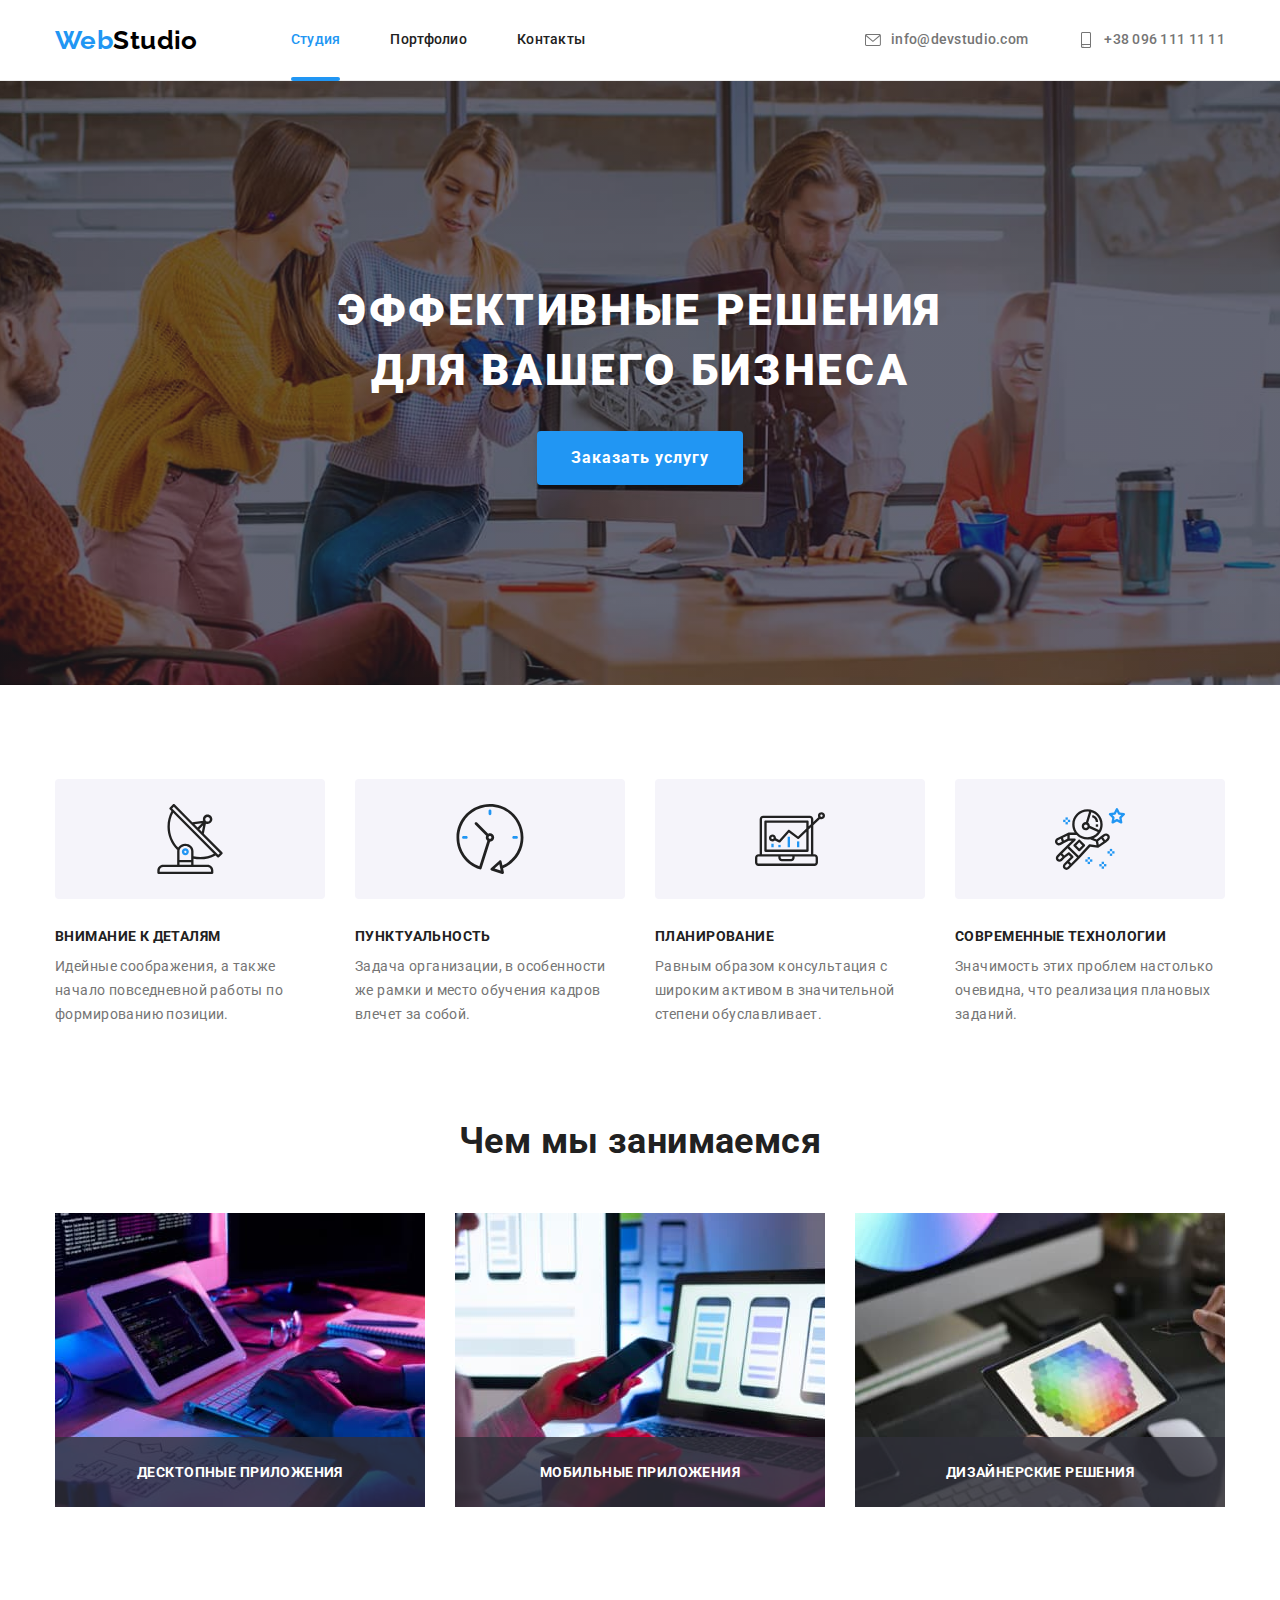
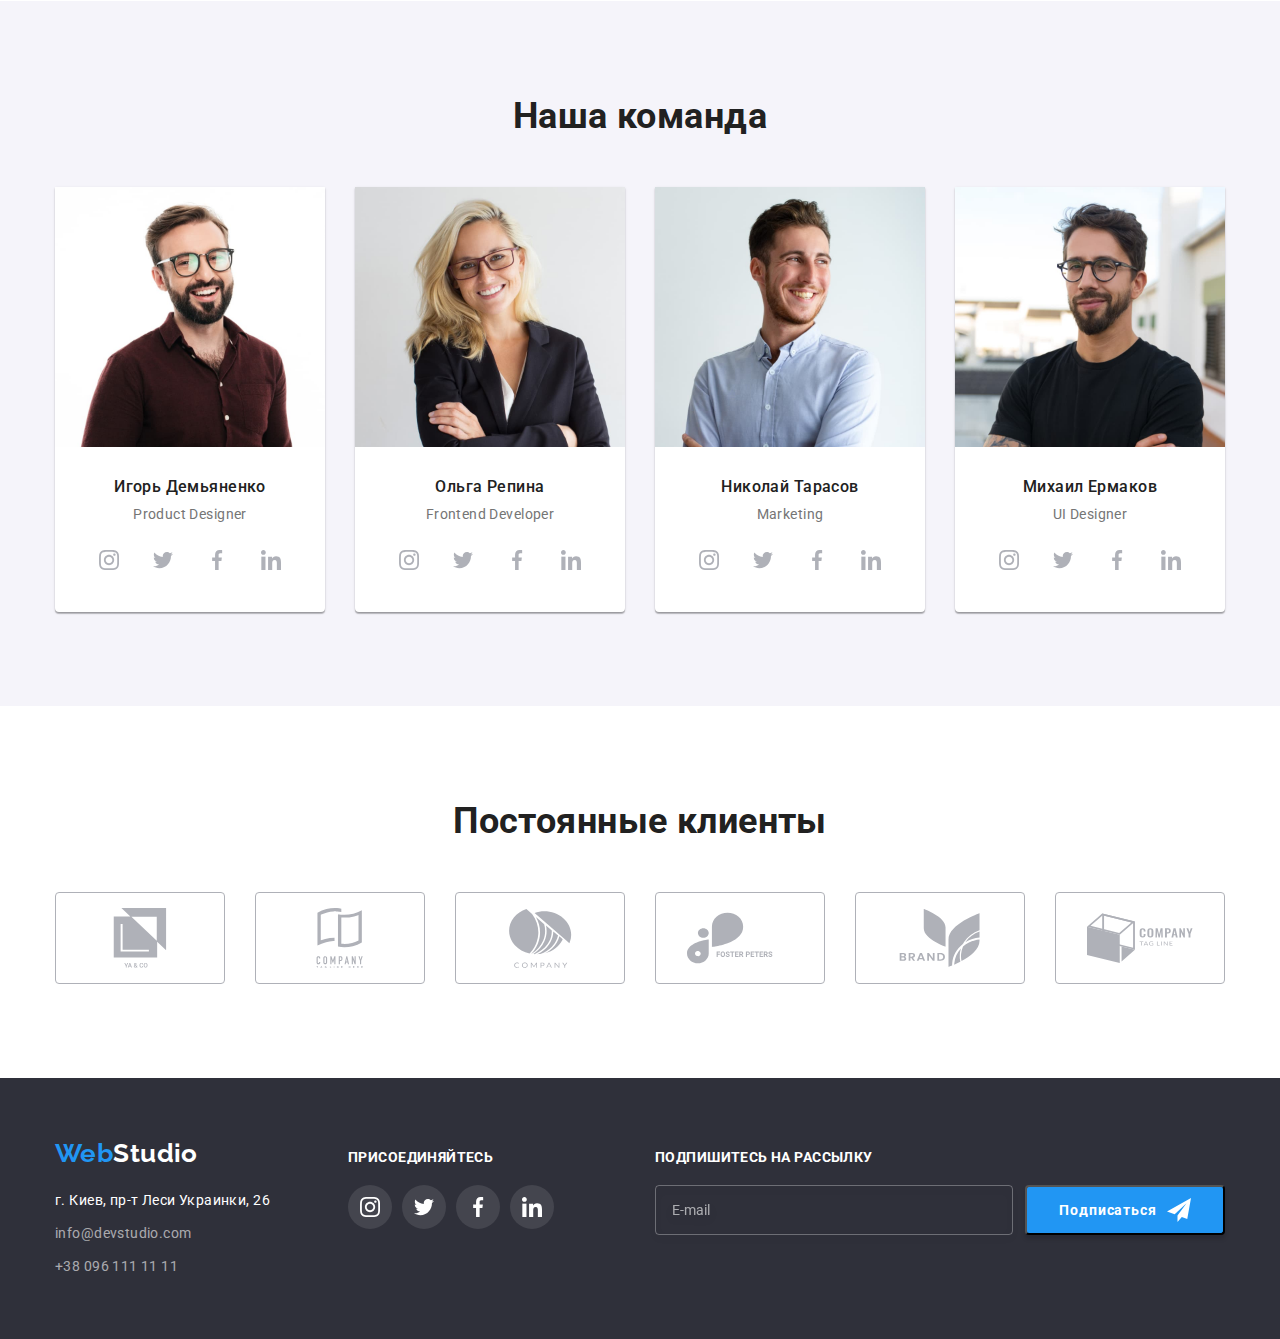
==== commit 583ba89a: "validator errors fixed" ====
--- a/index.html
+++ b/index.html
@@ -80,7 +80,7 @@
                   <label for="name" class="form-label">Имя</label>
                   <div class="input-wrap">
                     <input
-                      type="name"
+                      type="text"
                       name="user_name"
                       id="name"
                       class="form-input"
@@ -95,9 +95,9 @@
                   <label for="tel" class="form-label">Телефон</label>
                   <div class="input-wrap">
                     <input
-                      type="name"
-                      name="user_name"
-                      id="name"
+                      type="tel"
+                      name="user_phone"
+                      id="tel"
                       class="form-input"
                     />
                     <svg class="input-icon" width="18" height="18">
@@ -110,9 +110,9 @@
                   <label for="email" class="form-label">Почта</label>
                   <div class="input-wrap">
                     <input
-                      type="name"
-                      name="user_name"
-                      id="name"
+                      type="email"
+                      name="user_email"
+                      id="email"
                       class="form-input"
                     />
                     <svg class="input-icon" width="18" height="18">
@@ -506,23 +506,21 @@
           </ul>
         </section>
         <section class="footer-form">
-          <form action="">
+          <form>
             <h3 class="footer-form-title">Подпишитесь на рассылку</h3>
             <div class="footer-send">
               <input
                 type="email"
                 name="email"
-                id=""
                 placeholder="E-mail"
                 class="footer-email"
               />
               <button type="submit" class="subscribe-button">
-                <div class="subscribe-content">
-                  <span class="subscribe-text">Подписаться</span>
-                  <svg class="subscribe-icon" width="24" height="24">
-                    <use href="./images/icons.svg#icon-send"></use>
-                  </svg>
-                </div>
+                <span class="subscribe-text">Подписаться</span>
+
+                <svg class="subscribe-icon" width="24" height="24">
+                  <use href="./images/icons.svg#icon-send"></use>
+                </svg>
               </button>
             </div>
           </form>
--- a/css/styles.css
+++ b/css/styles.css
@@ -766,8 +766,13 @@
 }
 
 .subscribe-button {
+  display: flex;
+  justify-content: center;
+  align-items: center;
+
   width: 200px;
   height: 50px;
+  padding: 10px 28px;
 
   background-color: var(--accent-color);
   color: #ffffff;
@@ -776,20 +781,16 @@
   border-radius: 4px;
 }
 
-.subscribe-content {
-  display: flex;
-  justify-content: center;
+.subscribe-text {
+  display: inline-flex;
   align-items: center;
 
-  padding: 10px 28px;
-}
-
-.subscribe-text {
   margin-right: 10px;
 
   font-weight: 700;
   line-height: 1.88;
   letter-spacing: 0.06em;
+  text-align: center;
 }
 
 /* Portfolio */
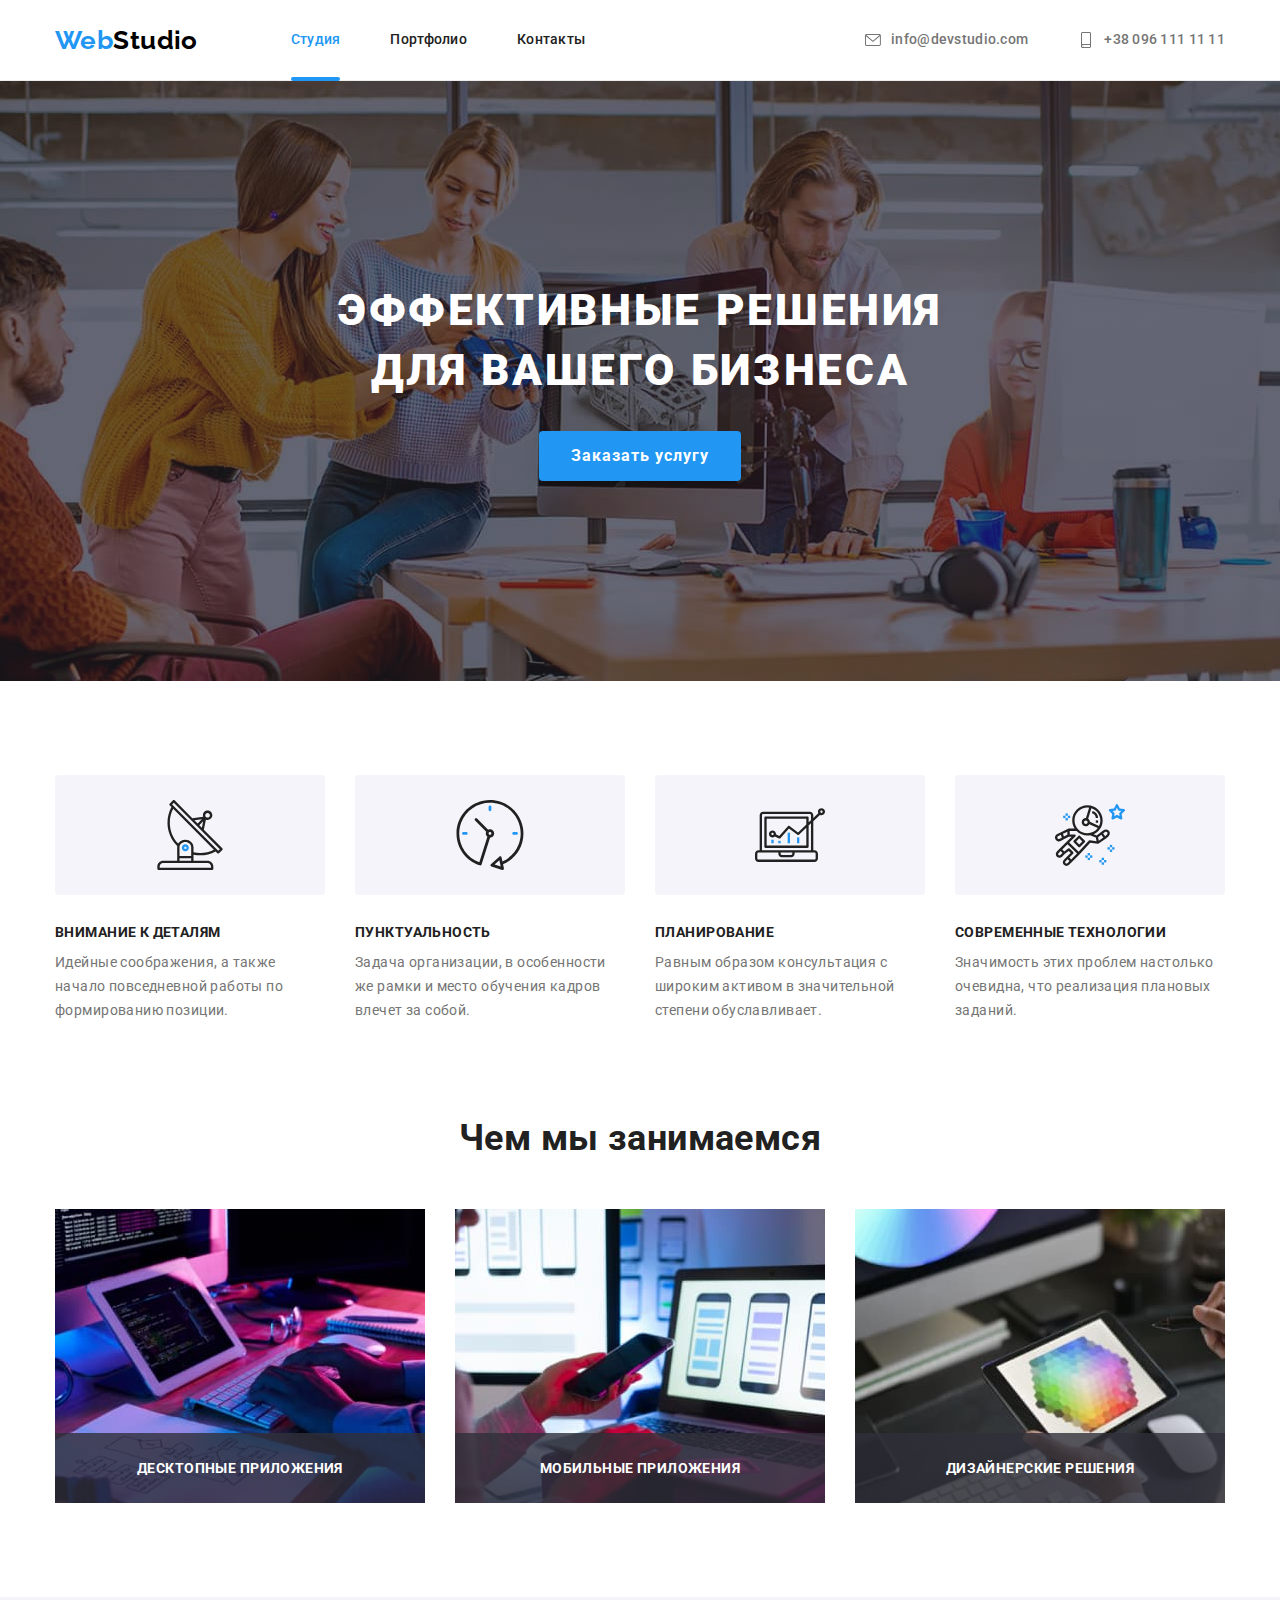
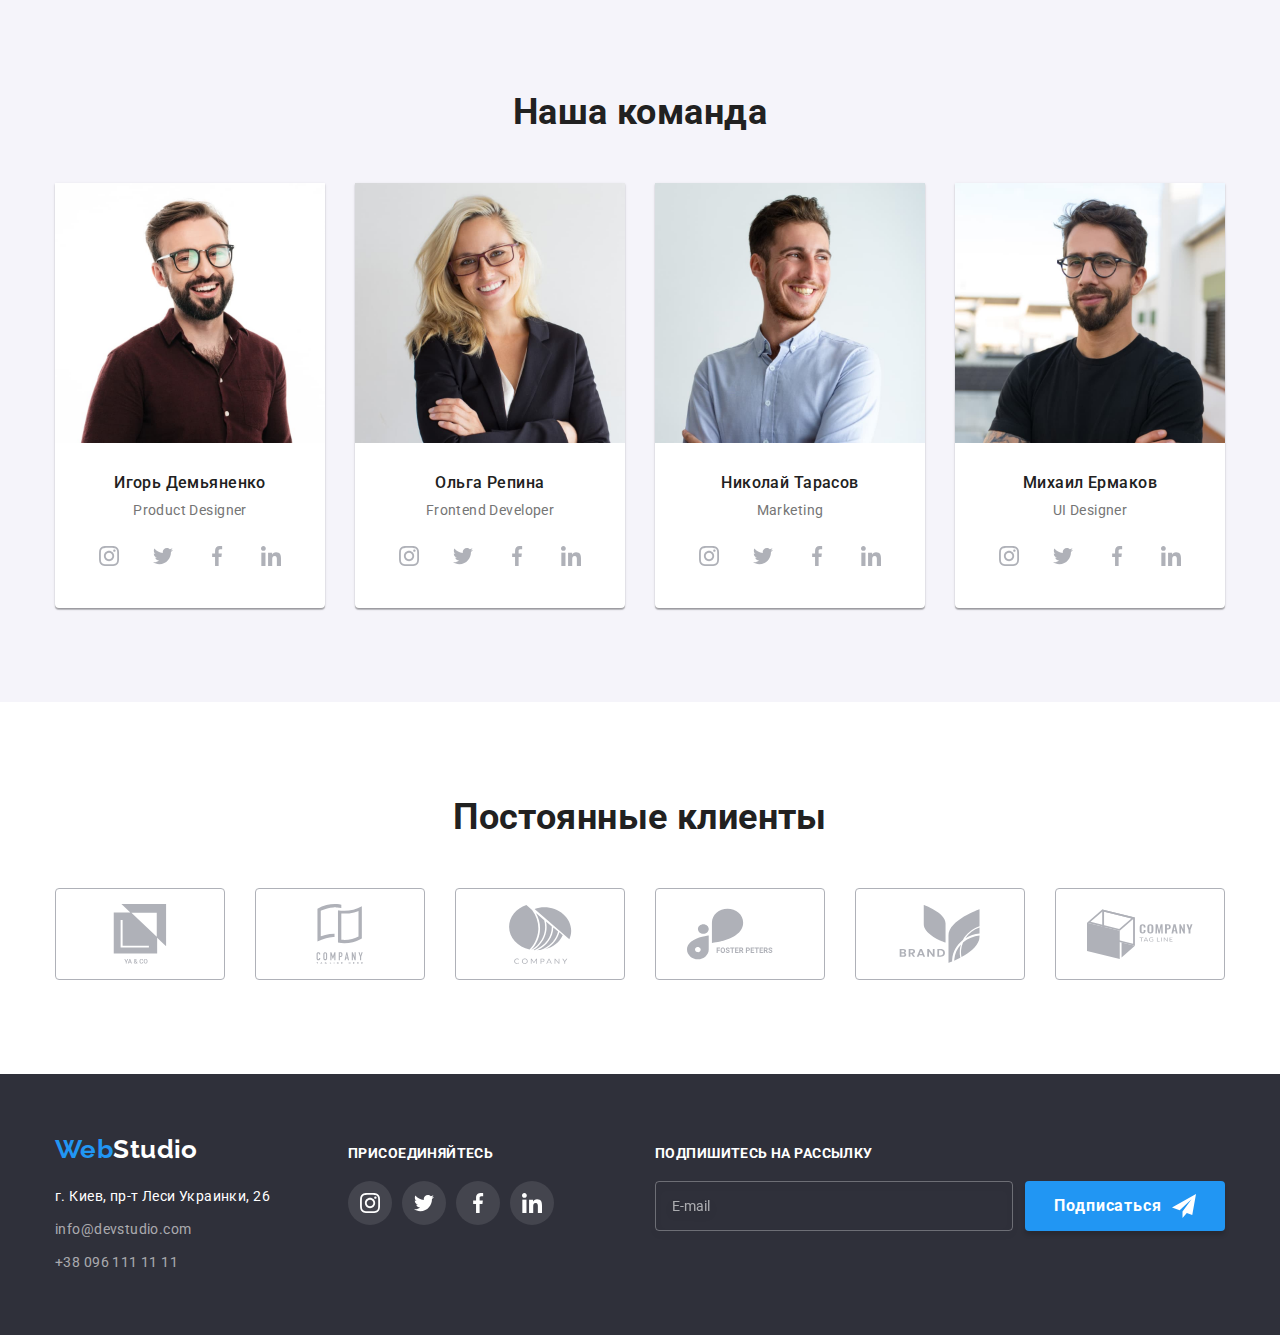
==== commit 43d5d660: "errors fixed" ====
--- a/index.html
+++ b/index.html
@@ -65,12 +65,9 @@
           <div class="backdrop is-hidden" data-modal>
             <div class="modal">
               <button class="modal-close" data-modal-close>
-                <img
-                  src="./images/close.png"
-                  alt="крестик"
-                  width="11"
-                  height="11"
-                />
+                <svg class="close-icon" width="18" height="18">
+                  <use href="./images/icons.svg#icon-close"></use>
+                </svg>
               </button>
               <h2 class="callback-title">
                 Оставьте свои данные, мы вам перезвоним
@@ -515,7 +512,7 @@
                 placeholder="E-mail"
                 class="footer-email"
               />
-              <button type="submit" class="subscribe-button">
+              <button type="submit" class="button subscribe-button">
                 <span class="subscribe-text">Подписаться</span>
 
                 <svg class="subscribe-icon" width="24" height="24">
--- a/css/styles.css
+++ b/css/styles.css
@@ -73,6 +73,18 @@
   font-size: 16px;
   text-align: center;
   border-radius: 4px;
+  border: 0 solid transparent;
+
+  transition: background-color 250ms cubic-bezier(0.4, 0, 0.2, 1),
+    color 250ms cubic-bezier(0.4, 0, 0.2, 1),
+    filter 250ms cubic-bezier(0.4, 0, 0.2, 1);
+}
+
+.button:hover,
+.button:focus {
+  background-color: var(--accent-color);
+  color: #ffffff;
+  filter: drop-shadow(0px 4px 4px rgba(0, 0, 0, 0.25));
 }
 
 .visually-hidden {
@@ -325,6 +337,11 @@
   border: 1px solid rgba(0, 0, 0, 0.1);
   border-radius: 50%;
   fill: #000000;
+  transition: fill 250ms cubic-bezier(0.4, 0, 0.2, 1);
+}
+
+.modal-close:hover .close-icon {
+  fill: var(--accent-color);
 }
 
 .callback {
@@ -367,8 +384,8 @@
 .form-field .form-label {
   margin-bottom: 4px;
 
-  font-style: 12px;
-  line-height: 1.67;
+  font-size: 12px;
+  line-height: 1.16;
   letter-spacing: 0.01em;
 }
 
@@ -779,6 +796,12 @@
   fill: #ffffff;
   box-shadow: 0px 4px 4px rgba(0, 0, 0, 0.15);
   border-radius: 4px;
+  outline: none;
+}
+
+.subscribe-button:hover,
+.subscribe-button:focus {
+  border: 1px solid rgba(255, 255, 255, 0.3);
 }
 
 .subscribe-text {
@@ -815,19 +838,6 @@
   color: var(--title-text-color);
   font-weight: 500;
   line-height: 1.62;
-}
-
-.button {
-  transition: background-color 250ms cubic-bezier(0.4, 0, 0.2, 1),
-    color 250ms cubic-bezier(0.4, 0, 0.2, 1),
-    filter 250ms cubic-bezier(0.4, 0, 0.2, 1);
-}
-
-.button:hover,
-.button:focus {
-  background-color: var(--accent-color);
-  color: #ffffff;
-  filter: drop-shadow(0px 4px 4px rgba(0, 0, 0, 0.25));
 }
 
 .portfolio-list {
